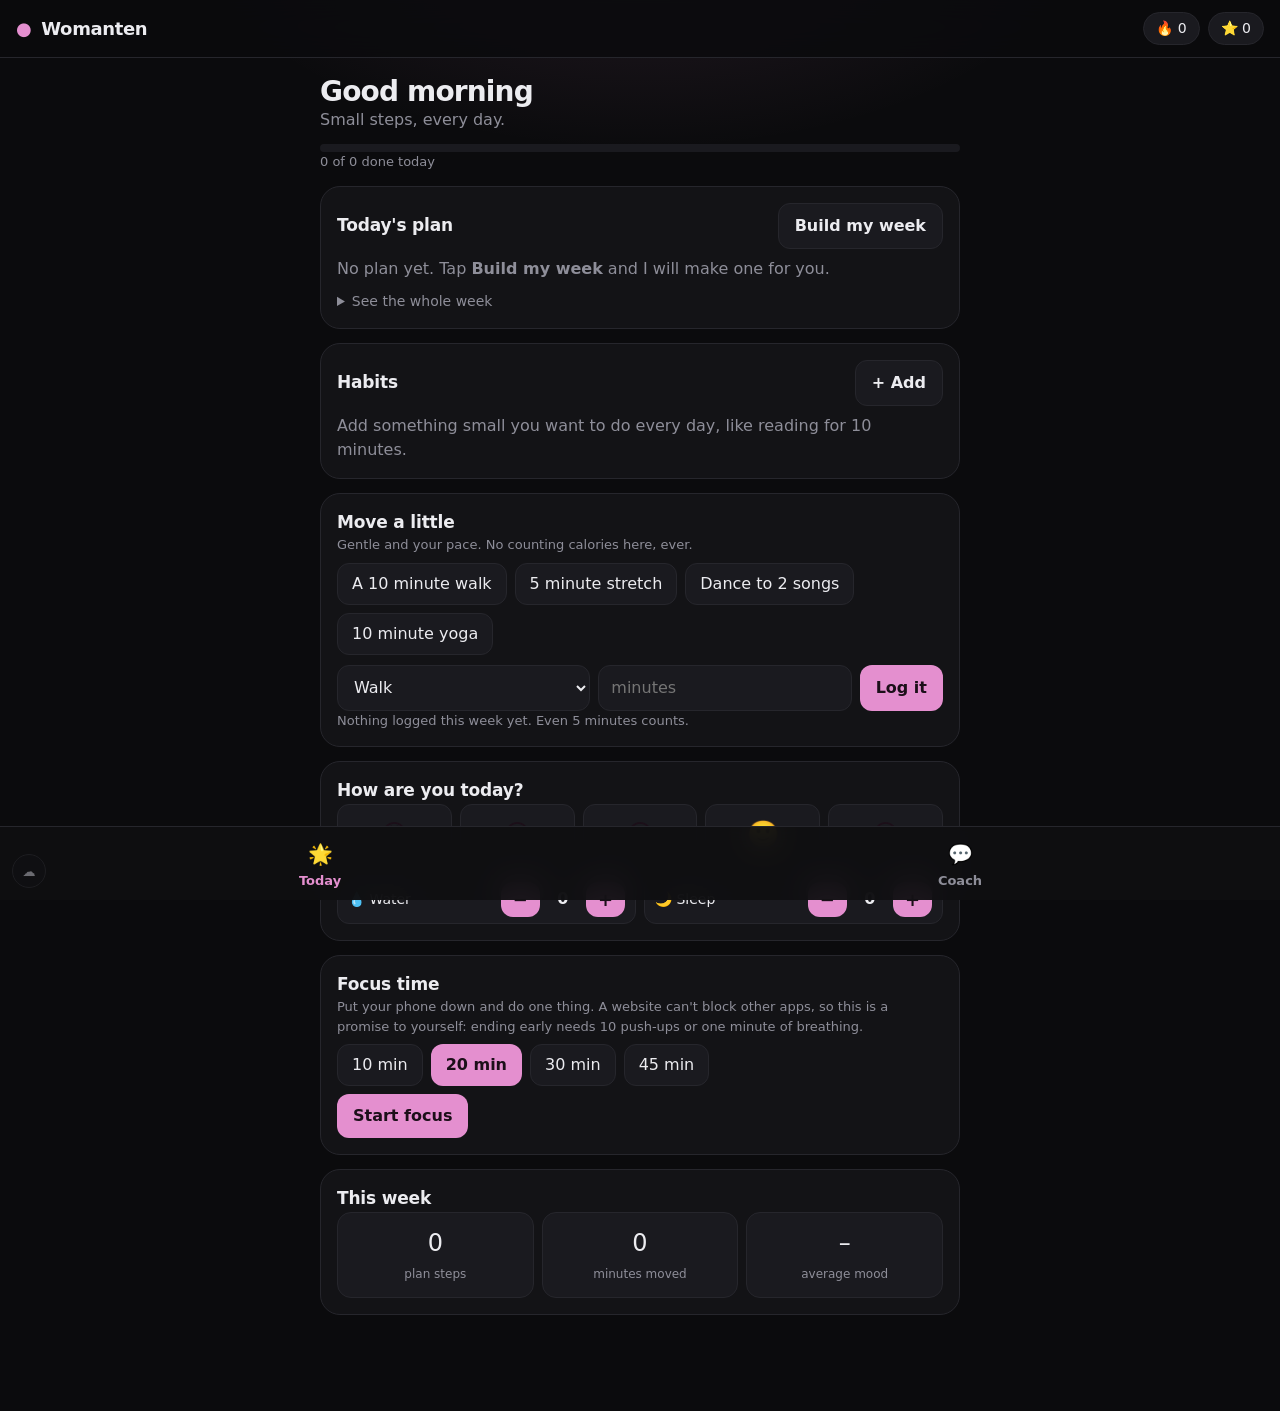
==== templates/index.html @ 17b693f8 "Womanten: confidence and habits coach with AI plan, coach chat, focus timer and friend challenges Co" ====
<!doctype html>
<html lang="en">
<head>
<meta charset="utf-8">
<meta name="viewport" content="width=device-width, initial-scale=1, viewport-fit=cover">
<meta name="theme-color" content="#0b0b0d">
<title>Womanten</title>
<meta name="description" content="A confidence and habits coach: a weekly plan, habits, gentle movement, a focus timer, an AI coach and challenges with friends. Private, and never about your looks.">
<link rel="icon" href="data:image/svg+xml,%3Csvg xmlns='http://www.w3.org/2000/svg' viewBox='0 0 64 64'%3E%3Crect width='64' height='64' rx='18' fill='%2314141a'/%3E%3Ccircle cx='32' cy='32' r='14' fill='none' stroke='%23e48fcf' stroke-width='5'/%3E%3C/svg%3E">
<link rel="stylesheet" href="/static/app.css">
</head>
<body>
<header class="top">
  <div class="brand"><i>&#9679;</i> Womanten</div>
  <div class="chips"><span class="chip" id="streak" title="Days in a row">&#128293; 0</span><span class="chip" id="points" title="Points">&#11088; 0</span></div>
</header>

<main id="app" class="wrap">
  <section id="tab-today" class="tab on">
    <div class="hello"><h1 id="hello">Hello</h1><p id="sub" class="muted">Small steps, every day.</p></div>
    <div class="bar"><div id="barfill"></div></div>
    <p class="muted tiny" id="barlabel"></p>

    <div class="card" id="planCard">
      <div class="row"><h2>Today's plan</h2><button class="ghost" id="buildWeek">Build my week</button></div>
      <div id="slots"></div>
      <details id="weekAll"><summary>See the whole week</summary><div id="weekList"></div></details>
    </div>

    <div class="card">
      <div class="row"><h2>Habits</h2><button class="ghost" id="addHabit">+ Add</button></div>
      <div id="habits"></div>
    </div>

    <div class="card">
      <h2>Move a little</h2>
      <p class="muted tiny">Gentle and your pace. No counting calories here, ever.</p>
      <div class="pills" id="quick"></div>
      <div class="row2"><select id="wtype"><option>Walk</option><option>Stretch</option><option>Dance</option><option>Run</option><option>Workout</option><option>Sport</option><option>Yoga</option></select>
        <input id="wmin" type="number" min="1" max="300" placeholder="minutes" inputmode="numeric"><button id="wlog">Log it</button></div>
      <p class="muted tiny" id="wsum"></p>
    </div>

    <div class="card">
      <h2>How are you today?</h2>
      <div class="moods" id="moods"></div>
      <div class="row2"><div class="stepper"><span>&#128167; Water</span><button id="wMinus">&minus;</button><b id="water">0</b><button id="wPlus">+</button></div>
        <div class="stepper"><span>&#127769; Sleep</span><button id="sMinus">&minus;</button><b id="sleep">0</b><button id="sPlus">+</button></div></div>
    </div>

    <div class="card" id="focusCard">
      <h2>Focus time</h2>
      <p class="muted tiny">Put your phone down and do one thing. A website can't block other apps, so this is a promise to yourself: ending early needs 10 push-ups or one minute of breathing.</p>
      <div id="focusIdle"><div class="pills" id="fdur"></div><button id="fstart">Start focus</button></div>
      <div id="focusRun" hidden><div class="clock" id="fclock">10:00</div><button class="ghost" id="fend">End early</button></div>
      <div id="focusGate" hidden>
        <p>Pick how to leave early:</p>
        <div class="pills"><button id="gPush">10 push-ups</button><button id="gBreath">Breathe for a minute</button><button class="ghost" id="gStay">Keep going</button></div>
        <div id="gArea" class="gate"></div>
      </div>
    </div>

    <div class="card"><h2>This week</h2><div id="review"></div></div>
  </section>

  <section id="tab-coach" class="tab">
    <div class="card chatcard">
      <div class="row"><h2>Your coach</h2><span class="muted tiny" id="aiTag"></span></div>
      <div id="chat" class="chat"></div>
      <div class="pills" id="starters"></div>
      <form id="chatForm" class="send"><input id="chatIn" maxlength="500" placeholder="Tell your coach what is on your mind" autocomplete="off"><button>Send</button></form>
      <p class="muted tiny">Your coach is an AI. It never judges looks or gives diet advice. If you ever feel unsafe, tell a trusted adult or your local emergency number.</p>
    </div>

    <div class="card">
      <div class="row"><h2>Challenges with friends</h2></div>
      <div class="row2"><input id="chTitle" maxlength="60" placeholder="e.g. 10 minutes of walking"><select id="chDays"><option value="7">7 days</option><option value="14">14 days</option><option value="21">21 days</option><option value="30">30 days</option></select><button id="chMake">Start</button></div>
      <div class="row2"><input id="chCode" maxlength="6" placeholder="Friend's code" style="text-transform:uppercase"><button class="ghost" id="chJoin">Join</button></div>
      <div id="challenges"></div>
    </div>
  </section>
</main>

<nav class="tabs"><button class="on" data-tab="today"><i>&#127775;</i>Today</button><button data-tab="coach"><i>&#128172;</i>Coach</button></nav>

<div id="sheet" class="sheet" hidden><div class="panel">
  <h2>Welcome to Womanten</h2>
  <p class="muted">Everything you add stays on this device. Nobody sees it unless you join a challenge.</p>
  <label>What should I call you?</label><input id="obName" maxlength="24" placeholder="Your name" autocomplete="off">
  <label>What do you want to work on?</label>
  <div class="pills" id="obFocus"></div>
  <button id="obGo">Let's go</button>
</div></div>

<div id="toast" class="toast" hidden></div>
<script>window.WM = { ai: {{ 'true' if ai else 'false' }} };</script>
<script src="/static/app.js"></script>
<script src="/static/hub.js" data-app="womanten" defer></script>
</body>
</html>
---- static/app.css ----
:root { --bg: #0b0b0d; --card: #131316; --card2: #1a1a1f; --line: #26262c; --ink: #ececf0; --muted: #8e8e99; --rose: #e48fcf; --rose2: #7a4a70; --ok: #6fe3a5; color-scheme: dark; }
* { box-sizing: border-box; margin: 0; padding: 0; }
html { background: var(--bg); }
body { font: 16px/1.5 Inter, system-ui, -apple-system, "Segoe UI", Roboto, sans-serif; color: var(--ink); background: radial-gradient(700px 360px at 50% -6%, rgba(228,143,207,.12), transparent 65%), var(--bg); -webkit-font-smoothing: antialiased; padding-bottom: 96px; }
.top { position: sticky; top: 0; z-index: 20; display: flex; align-items: center; justify-content: space-between; padding: 12px 16px; background: rgba(11,11,13,.86); backdrop-filter: blur(14px); border-bottom: 1px solid var(--line); }
.brand { font-weight: 700; letter-spacing: -.02em; font-size: 18px; } .brand i { color: var(--rose); font-style: normal; margin-right: 4px; }
.chips { display: flex; gap: 8px; } .chip { padding: 5px 12px; border-radius: 99px; background: var(--card2); border: 1px solid var(--line); font-size: 14px; }
.wrap { width: min(640px, 100% - 28px); margin: 0 auto; padding-top: 18px; }
.tab { display: none; } .tab.on { display: block; }
h1 { font-size: 28px; letter-spacing: -.03em; line-height: 1.15; } h2 { font-size: 17px; letter-spacing: -.01em; }
.muted { color: var(--muted); } .tiny { font-size: 13px; }
.hello { margin-bottom: 12px; }
.bar { height: 8px; border-radius: 99px; background: var(--card2); overflow: hidden; margin-top: 6px; } #barfill { height: 100%; width: 0; background: linear-gradient(90deg, var(--rose2), var(--rose)); border-radius: 99px; transition: width .5s ease; }
.card { background: var(--card); border: 1px solid var(--line); border-radius: 20px; padding: 16px; margin-top: 14px; }
.row { display: flex; align-items: center; justify-content: space-between; gap: 10px; margin-bottom: 8px; }
.row2 { display: flex; gap: 8px; margin-top: 10px; flex-wrap: wrap; } .row2 > input, .row2 > select { flex: 1 1 120px; }
button { font: inherit; font-weight: 600; cursor: pointer; padding: 10px 16px; border-radius: 12px; border: 0; background: var(--rose); color: #1c0f19; transition: filter .15s, transform .1s; }
button:hover { filter: brightness(1.08); } button:active { transform: scale(.98); }
button.ghost { background: var(--card2); color: var(--ink); border: 1px solid var(--line); }
input, select { font: inherit; padding: 10px 12px; border-radius: 12px; border: 1px solid var(--line); background: var(--card2); color: var(--ink); min-width: 0; }
input:focus-visible, select:focus-visible, button:focus-visible { outline: 2px solid var(--rose); outline-offset: 2px; }
.pills { display: flex; flex-wrap: wrap; gap: 8px; margin: 8px 0; }
.pills button { background: var(--card2); color: var(--ink); border: 1px solid var(--line); padding: 8px 14px; font-weight: 500; } .pills button.on { background: var(--rose); color: #1c0f19; border-color: transparent; font-weight: 700; }
.slot { display: flex; gap: 12px; align-items: flex-start; padding: 12px 0; border-top: 1px solid var(--line); } .slot:first-child { border-top: 0; }
.slot .when { flex: none; width: 74px; font-size: 12px; letter-spacing: .1em; text-transform: uppercase; color: var(--muted); padding-top: 3px; }
.slot .what { flex: 1; } .slot.done .what { color: var(--muted); text-decoration: line-through; }
.tick { flex: none; width: 28px; height: 28px; border-radius: 50%; border: 2px solid #3a3a43; background: transparent; padding: 0; color: transparent; font-size: 15px; display: grid; place-items: center; } .tick.on { background: var(--ok); border-color: var(--ok); color: #06281a; }
.habit { display: flex; align-items: center; gap: 12px; padding: 10px 0; border-top: 1px solid var(--line); } .habit:first-child { border-top: 0; }
.habit .nm { flex: 1; } .habit small { display: block; color: var(--muted); font-size: 12px; }
.dots { display: flex; gap: 4px; margin-top: 4px; } .dots span { width: 9px; height: 9px; border-radius: 50%; background: #2b2b32; } .dots span.on { background: var(--rose); }
.x { background: transparent; color: var(--muted); padding: 4px 8px; font-size: 18px; border: 0; }
.moods { display: flex; gap: 8px; justify-content: space-between; } .moods button { flex: 1; font-size: 26px; padding: 10px 0; background: var(--card2); border: 1px solid var(--line); } .moods button.on { background: var(--rose2); border-color: var(--rose); }
.stepper { flex: 1 1 140px; display: flex; align-items: center; gap: 10px; background: var(--card2); border: 1px solid var(--line); border-radius: 12px; padding: 6px 10px; } .stepper span { flex: 1; font-size: 14px; } .stepper button { padding: 4px 12px; font-size: 18px; } .stepper b { min-width: 26px; text-align: center; }
.clock { font-size: 56px; font-weight: 300; letter-spacing: -.03em; text-align: center; margin: 6px 0 10px; font-variant-numeric: tabular-nums; }
.gate { margin-top: 12px; text-align: center; } .gate .big { font-size: 44px; font-weight: 300; }
.review { display: grid; grid-template-columns: repeat(3, 1fr); gap: 8px; } .review div { background: var(--card2); border: 1px solid var(--line); border-radius: 14px; padding: 12px; text-align: center; } .review b { display: block; font-size: 24px; font-weight: 500; } .review span { font-size: 12px; color: var(--muted); }
details summary { cursor: pointer; margin-top: 10px; color: var(--muted); font-size: 14px; } .weekrow { padding: 10px 0; border-top: 1px solid var(--line); font-size: 14px; } .weekrow b { color: var(--rose); } .weekrow div { color: #c9c9d1; margin-top: 2px; }
.chat { max-height: 46vh; min-height: 180px; overflow-y: auto; display: flex; flex-direction: column; gap: 10px; padding: 6px 0; }
.msg { max-width: 86%; padding: 10px 14px; border-radius: 16px; font-size: 15px; white-space: pre-wrap; } .msg.me { align-self: flex-end; background: var(--rose2); } .msg.bot { align-self: flex-start; background: var(--card2); border: 1px solid var(--line); }
.send { display: flex; gap: 8px; margin: 8px 0; } .send input { flex: 1; }
.ch { border: 1px solid var(--line); border-radius: 16px; padding: 12px; margin-top: 12px; background: var(--card2); } .ch .t { font-weight: 600; } .ch .code { float: right; font-family: ui-monospace, monospace; background: #0b0b0d; border: 1px solid var(--line); border-radius: 8px; padding: 2px 8px; font-size: 13px; }
.lb { margin-top: 8px; } .lb div { display: flex; justify-content: space-between; font-size: 14px; padding: 4px 0; } .lb i { font-style: normal; color: var(--muted); }
.tabs { position: fixed; left: 0; right: 0; bottom: 0; z-index: 30; display: flex; background: rgba(15,15,18,.94); backdrop-filter: blur(14px); border-top: 1px solid var(--line); padding-bottom: env(safe-area-inset-bottom); }
.tabs button { flex: 1; background: transparent; color: var(--muted); border-radius: 0; padding: 12px 0 10px; display: flex; flex-direction: column; align-items: center; gap: 2px; font-size: 13px; } .tabs button i { font-style: normal; font-size: 20px; } .tabs button.on { color: var(--rose); }
.sheet { position: fixed; inset: 0; z-index: 60; background: rgba(0,0,0,.7); display: grid; place-items: center; padding: 16px; } .sheet[hidden] { display: none; }
.panel { width: min(460px, 100%); background: var(--card); border: 1px solid #34343c; border-radius: 22px; padding: 22px; display: grid; gap: 10px; } .panel label { font-weight: 600; margin-top: 6px; }
.toast { position: fixed; left: 50%; bottom: 90px; transform: translateX(-50%); background: #ececf0; color: #111; padding: 10px 18px; border-radius: 99px; font-weight: 600; font-size: 14px; z-index: 80; } .toast[hidden] { display: none; }
[hidden] { display: none !important; }
@media (prefers-reduced-motion: reduce) { * { transition: none !important; animation: none !important; } }
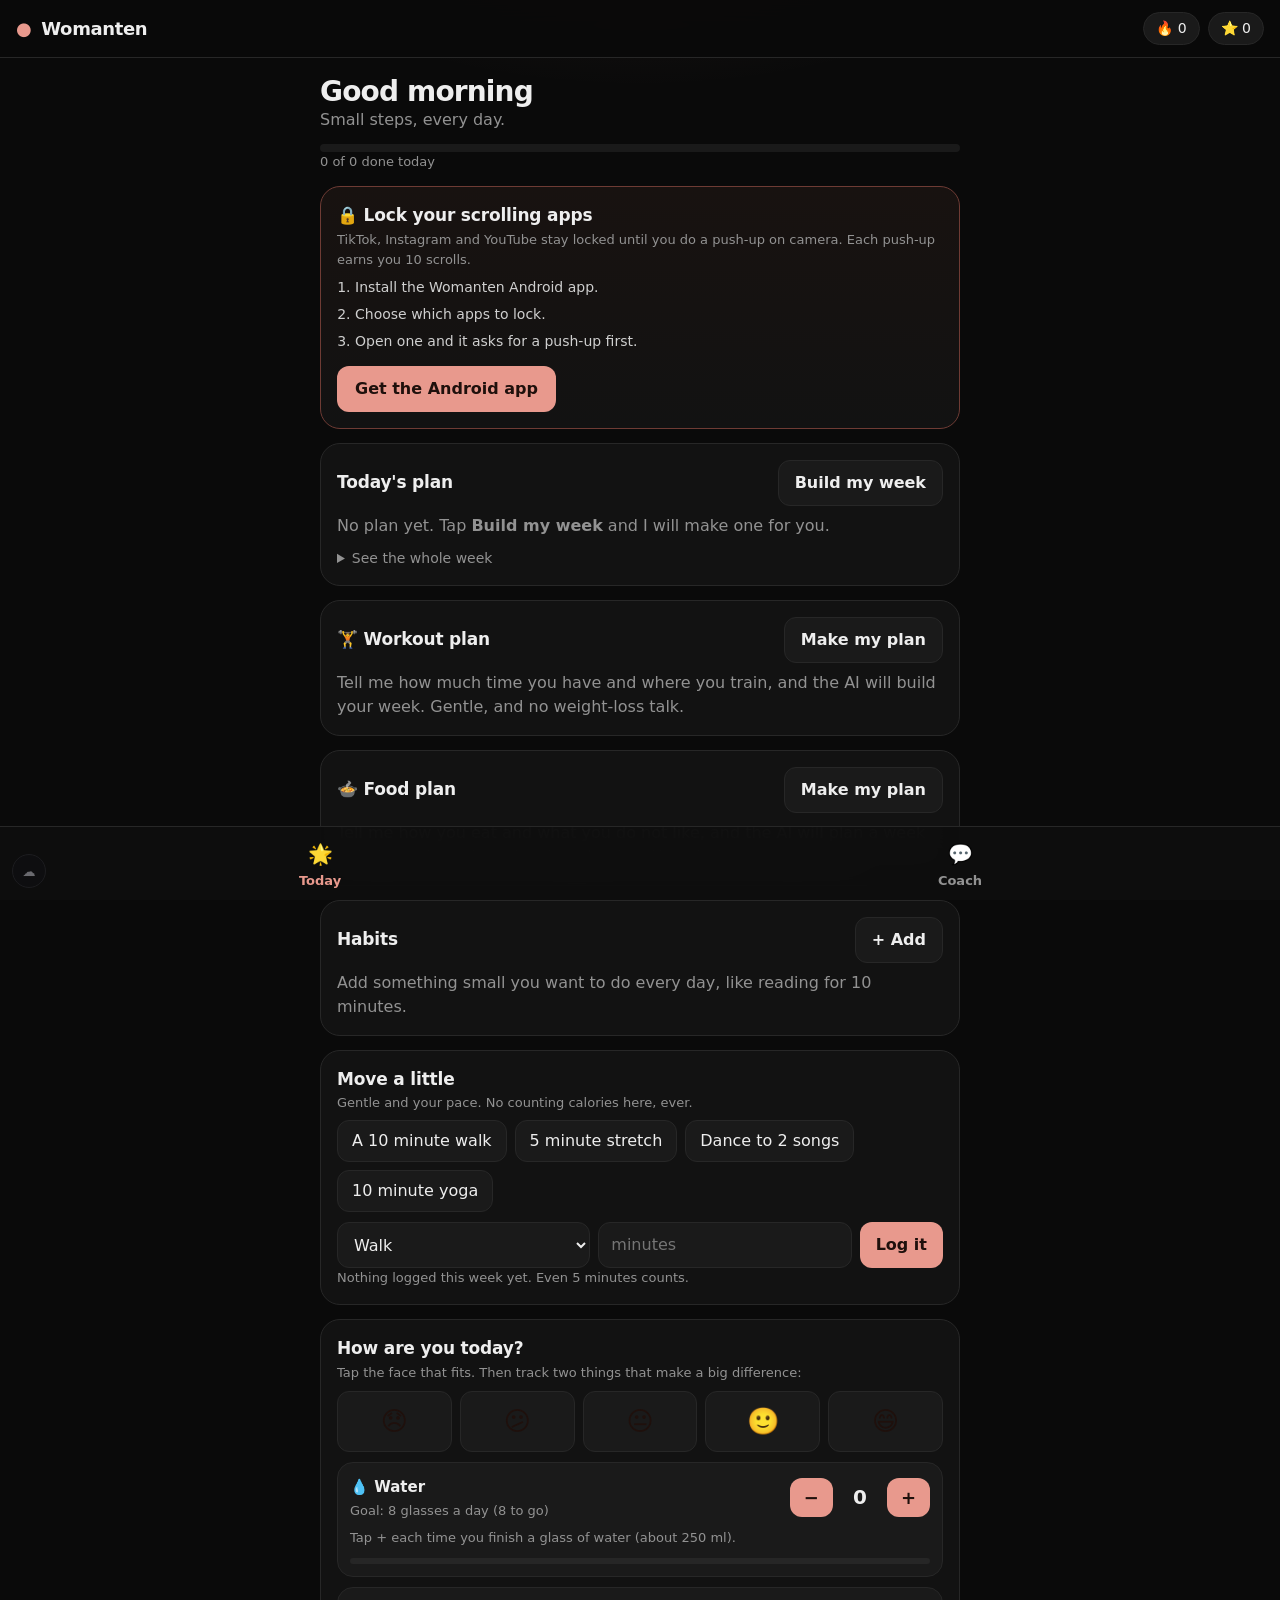
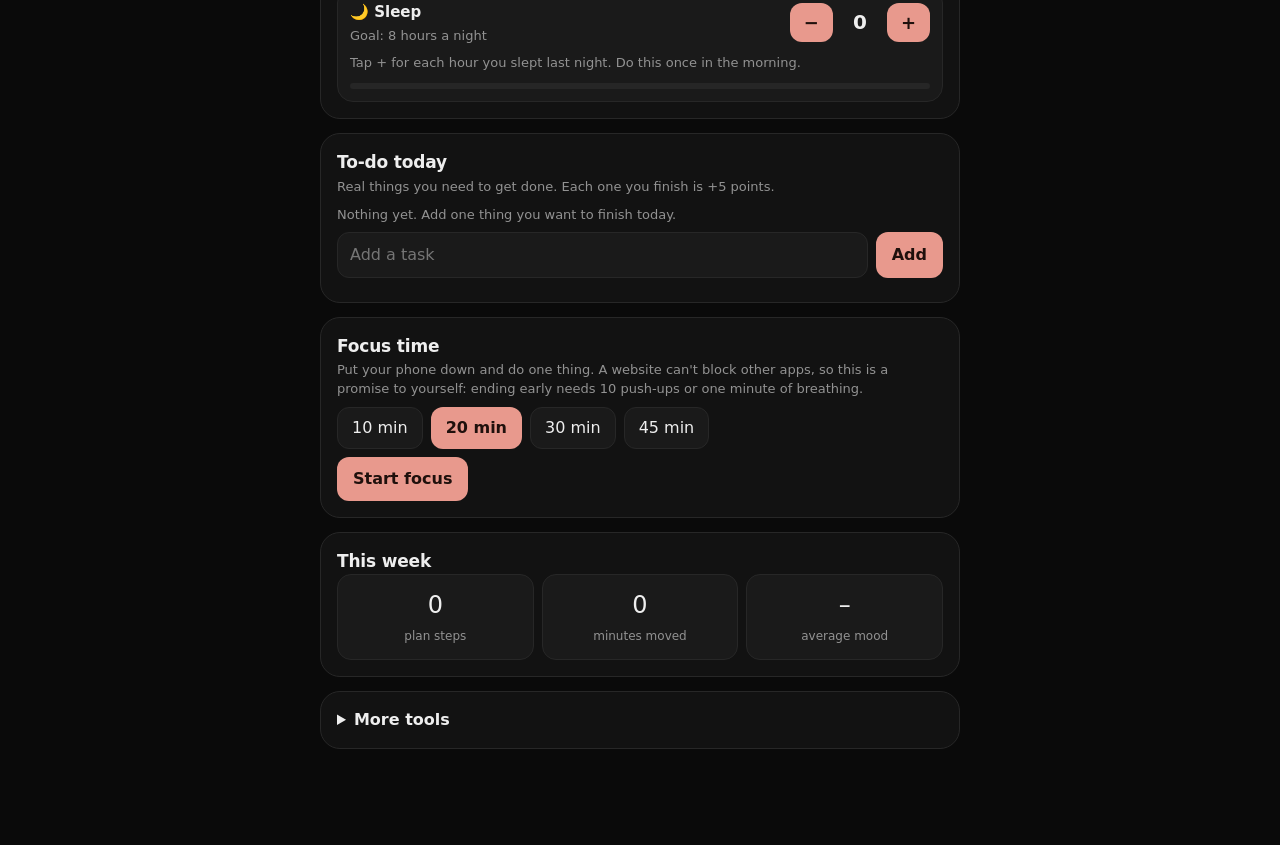
==== commit eabd0046: "Womanten: Android app with push-up app lock, AI workout and food plans, to-do, journal, cycle tracke" ====
--- a/templates/index.html
+++ b/templates/index.html
@@ -3,10 +3,11 @@
 <head>
 <meta charset="utf-8">
 <meta name="viewport" content="width=device-width, initial-scale=1, viewport-fit=cover">
-<meta name="theme-color" content="#0b0b0d">
+<meta name="theme-color" content="#0a0a0a">
+<link rel="manifest" href="/manifest.webmanifest">
 <title>Womanten</title>
 <meta name="description" content="A confidence and habits coach: a weekly plan, habits, gentle movement, a focus timer, an AI coach and challenges with friends. Private, and never about your looks.">
-<link rel="icon" href="data:image/svg+xml,%3Csvg xmlns='http://www.w3.org/2000/svg' viewBox='0 0 64 64'%3E%3Crect width='64' height='64' rx='18' fill='%2314141a'/%3E%3Ccircle cx='32' cy='32' r='14' fill='none' stroke='%23e48fcf' stroke-width='5'/%3E%3C/svg%3E">
+<link rel="icon" href="data:image/svg+xml,%3Csvg xmlns='http://www.w3.org/2000/svg' viewBox='0 0 64 64'%3E%3Crect width='64' height='64' rx='18' fill='%23141414'/%3E%3Ccircle cx='32' cy='32' r='14' fill='none' stroke='%23e8998d' stroke-width='5'/%3E%3C/svg%3E">
 <link rel="stylesheet" href="/static/app.css">
 </head>
 <body>
@@ -21,10 +22,34 @@
     <div class="bar"><div id="barfill"></div></div>
     <p class="muted tiny" id="barlabel"></p>
 
+
+    <div class="card lockbox" id="lockCard">
+      <h2>&#128274; Lock your scrolling apps</h2>
+      <p class="hint" id="lockSub">TikTok, Instagram and YouTube stay locked until you do a push-up on camera. Each push-up earns you 10 scrolls.</p>
+      <div id="lockWeb">
+        <ol class="steps"><li>Install the Womanten Android app.</li><li>Choose which apps to lock.</li><li>Open one and it asks for a push-up first.</li></ol>
+        <a class="btnlink" href="/download">Get the Android app</a>
+      </div>
+      <div id="lockApp" hidden>
+        <div class="big" id="lockScrolls">0 scrolls left</div>
+        <div class="pills"><button id="lockOpen">Set up and manage locks</button><button class="ghost" id="lockPush">Do push-ups now</button></div>
+      </div>
+    </div>
+
     <div class="card" id="planCard">
       <div class="row"><h2>Today's plan</h2><button class="ghost" id="buildWeek">Build my week</button></div>
       <div id="slots"></div>
       <details id="weekAll"><summary>See the whole week</summary><div id="weekList"></div></details>
+    </div>
+
+    <div class="card" id="workoutCard">
+      <div class="row"><h2>&#127947;&#65039; Workout plan</h2><button class="ghost" id="woMake">Make my plan</button></div>
+      <div id="woBody"></div>
+    </div>
+
+    <div class="card" id="foodCard">
+      <div class="row"><h2>&#127858; Food plan</h2><button class="ghost" id="fdMake">Make my plan</button></div>
+      <div id="fdBody"></div>
     </div>
 
     <div class="card">
@@ -43,9 +68,19 @@
 
     <div class="card">
       <h2>How are you today?</h2>
+      <p class="hint">Tap the face that fits. Then track two things that make a big difference:</p>
       <div class="moods" id="moods"></div>
-      <div class="row2"><div class="stepper"><span>&#128167; Water</span><button id="wMinus">&minus;</button><b id="water">0</b><button id="wPlus">+</button></div>
-        <div class="stepper"><span>&#127769; Sleep</span><button id="sMinus">&minus;</button><b id="sleep">0</b><button id="sPlus">+</button></div></div>
+      <div class="meter">
+        <div class="m"><div class="mt"><div><b class="t">&#128167; Water</b><div class="goal" id="waterGoal">Goal: 8 glasses a day</div></div><div class="ctl"><button id="wMinus" aria-label="One less glass">&minus;</button><output id="water">0</output><button id="wPlus" aria-label="One more glass">+</button></div></div><p class="hint" style="margin:8px 0 0">Tap + each time you finish a glass of water (about 250 ml).</p><div class="mbar"><i id="waterBar"></i></div></div>
+        <div class="m"><div class="mt"><div><b class="t">&#127769; Sleep</b><div class="goal" id="sleepGoal">Goal: 8 hours a night</div></div><div class="ctl"><button id="sMinus" aria-label="One less hour">&minus;</button><output id="sleep">0</output><button id="sPlus" aria-label="One more hour">+</button></div></div><p class="hint" style="margin:8px 0 0">Tap + for each hour you slept last night. Do this once in the morning.</p><div class="mbar"><i id="sleepBar"></i></div></div>
+      </div>
+    </div>
+
+    <div class="card">
+      <h2>To-do today</h2>
+      <p class="hint">Real things you need to get done. Each one you finish is +5 points.</p>
+      <div id="todos"></div>
+      <form class="send" id="todoForm"><input id="todoIn" maxlength="80" placeholder="Add a task" autocomplete="off"><button>Add</button></form>
     </div>
 
     <div class="card" id="focusCard">
@@ -61,6 +96,29 @@
     </div>
 
     <div class="card"><h2>This week</h2><div id="review"></div></div>
+
+    <div class="card more"><details id="moreBox"><summary>More tools</summary>
+      <h2 style="margin-top:14px">Journal</h2>
+      <p class="hint" id="jPrompt"></p>
+      <textarea id="jText" maxlength="600" placeholder="Write a few lines. Only you can see this."></textarea>
+      <div class="row2"><button id="jSave">Save entry</button></div>
+      <div id="jList"></div>
+
+      <h2 style="margin-top:22px">Cycle tracker</h2>
+      <p class="hint">Private, and only on this device. These are estimates, not medical advice. If something worries you, talk to a doctor or a trusted adult.</p>
+      <div id="cycBody"></div>
+      <div class="pills"><button id="cycStart">My period started today</button><button class="ghost" id="cycUndo">Undo last</button></div>
+
+      <h2 style="margin-top:22px">Breathe</h2>
+      <p class="hint">Four slow breaths to calm down. In for 4, hold 4, out for 4, hold 4.</p>
+      <div class="breathe"><div class="circle" id="circle"></div><div id="bLabel" class="muted">Ready when you are</div><div class="pills" style="justify-content:center"><button id="bGo">Start breathing</button></div></div>
+
+      <h2 style="margin-top:22px">Back up your data</h2>
+      <p class="hint">Your plan, habits and journal live only on this device. Save a copy so you never lose them.</p>
+      <div class="pills"><button class="ghost" id="bkSave">Save a backup</button><button class="ghost" id="bkLoad">Restore a backup</button><button class="ghost" id="bkReset">Erase everything</button></div>
+      <input type="file" id="bkFile" accept="application/json" hidden>
+    </details></div>
+
   </section>
 
   <section id="tab-coach" class="tab">
@@ -92,9 +150,11 @@
   <button id="obGo">Let's go</button>
 </div></div>
 
+<div id="pform" class="sheet" hidden><div class="panel" id="pformBox"></div></div>
 <div id="toast" class="toast" hidden></div>
 <script>window.WM = { ai: {{ 'true' if ai else 'false' }} };</script>
 <script src="/static/app.js"></script>
+<script>if ("serviceWorker" in navigator) navigator.serviceWorker.register("/sw.js").catch(function () {});</script>
 <script src="/static/hub.js" data-app="womanten" defer></script>
 </body>
 </html>
--- a/static/app.css
+++ b/static/app.css
@@ -1,8 +1,8 @@
-:root { --bg: #0b0b0d; --card: #131316; --card2: #1a1a1f; --line: #26262c; --ink: #ececf0; --muted: #8e8e99; --rose: #e48fcf; --rose2: #7a4a70; --ok: #6fe3a5; color-scheme: dark; }
+:root { --bg: #0a0a0a; --card: #121212; --card2: #1a1a1a; --line: #272727; --ink: #eeeeee; --muted: #929292; --rose: #e8998d; --rose2: #6e3b34; --ok: #7fd9a6; color-scheme: dark; }
 * { box-sizing: border-box; margin: 0; padding: 0; }
 html { background: var(--bg); }
-body { font: 16px/1.5 Inter, system-ui, -apple-system, "Segoe UI", Roboto, sans-serif; color: var(--ink); background: radial-gradient(700px 360px at 50% -6%, rgba(228,143,207,.12), transparent 65%), var(--bg); -webkit-font-smoothing: antialiased; padding-bottom: 96px; }
-.top { position: sticky; top: 0; z-index: 20; display: flex; align-items: center; justify-content: space-between; padding: 12px 16px; background: rgba(11,11,13,.86); backdrop-filter: blur(14px); border-bottom: 1px solid var(--line); }
+body { font: 16px/1.5 Inter, system-ui, -apple-system, "Segoe UI", Roboto, sans-serif; color: var(--ink); background: radial-gradient(700px 360px at 50% -6%, rgba(232,153,141,.10), transparent 65%), var(--bg); -webkit-font-smoothing: antialiased; padding-bottom: 96px; }
+.top { position: sticky; top: 0; z-index: 20; display: flex; align-items: center; justify-content: space-between; padding: 12px 16px; background: rgba(10,10,10,.88); backdrop-filter: blur(14px); border-bottom: 1px solid var(--line); }
 .brand { font-weight: 700; letter-spacing: -.02em; font-size: 18px; } .brand i { color: var(--rose); font-style: normal; margin-right: 4px; }
 .chips { display: flex; gap: 8px; } .chip { padding: 5px 12px; border-radius: 99px; background: var(--card2); border: 1px solid var(--line); font-size: 14px; }
 .wrap { width: min(640px, 100% - 28px); margin: 0 auto; padding-top: 18px; }
@@ -14,36 +14,62 @@
 .card { background: var(--card); border: 1px solid var(--line); border-radius: 20px; padding: 16px; margin-top: 14px; }
 .row { display: flex; align-items: center; justify-content: space-between; gap: 10px; margin-bottom: 8px; }
 .row2 { display: flex; gap: 8px; margin-top: 10px; flex-wrap: wrap; } .row2 > input, .row2 > select { flex: 1 1 120px; }
-button { font: inherit; font-weight: 600; cursor: pointer; padding: 10px 16px; border-radius: 12px; border: 0; background: var(--rose); color: #1c0f19; transition: filter .15s, transform .1s; }
+button { font: inherit; font-weight: 600; cursor: pointer; padding: 10px 16px; border-radius: 12px; border: 0; background: var(--rose); color: #1f100c; transition: filter .15s, transform .1s; }
 button:hover { filter: brightness(1.08); } button:active { transform: scale(.98); }
 button.ghost { background: var(--card2); color: var(--ink); border: 1px solid var(--line); }
 input, select { font: inherit; padding: 10px 12px; border-radius: 12px; border: 1px solid var(--line); background: var(--card2); color: var(--ink); min-width: 0; }
 input:focus-visible, select:focus-visible, button:focus-visible { outline: 2px solid var(--rose); outline-offset: 2px; }
 .pills { display: flex; flex-wrap: wrap; gap: 8px; margin: 8px 0; }
-.pills button { background: var(--card2); color: var(--ink); border: 1px solid var(--line); padding: 8px 14px; font-weight: 500; } .pills button.on { background: var(--rose); color: #1c0f19; border-color: transparent; font-weight: 700; }
+.pills button { background: var(--card2); color: var(--ink); border: 1px solid var(--line); padding: 8px 14px; font-weight: 500; } .pills button.on { background: var(--rose); color: #1f100c; border-color: transparent; font-weight: 700; }
 .slot { display: flex; gap: 12px; align-items: flex-start; padding: 12px 0; border-top: 1px solid var(--line); } .slot:first-child { border-top: 0; }
 .slot .when { flex: none; width: 74px; font-size: 12px; letter-spacing: .1em; text-transform: uppercase; color: var(--muted); padding-top: 3px; }
 .slot .what { flex: 1; } .slot.done .what { color: var(--muted); text-decoration: line-through; }
-.tick { flex: none; width: 28px; height: 28px; border-radius: 50%; border: 2px solid #3a3a43; background: transparent; padding: 0; color: transparent; font-size: 15px; display: grid; place-items: center; } .tick.on { background: var(--ok); border-color: var(--ok); color: #06281a; }
+.tick { flex: none; width: 28px; height: 28px; border-radius: 50%; border: 2px solid #3d3d3d; background: transparent; padding: 0; color: transparent; font-size: 15px; display: grid; place-items: center; } .tick.on { background: var(--ok); border-color: var(--ok); color: #06281a; }
 .habit { display: flex; align-items: center; gap: 12px; padding: 10px 0; border-top: 1px solid var(--line); } .habit:first-child { border-top: 0; }
 .habit .nm { flex: 1; } .habit small { display: block; color: var(--muted); font-size: 12px; }
-.dots { display: flex; gap: 4px; margin-top: 4px; } .dots span { width: 9px; height: 9px; border-radius: 50%; background: #2b2b32; } .dots span.on { background: var(--rose); }
+.dots { display: flex; gap: 4px; margin-top: 4px; } .dots span { width: 9px; height: 9px; border-radius: 50%; background: #2d2d2d; } .dots span.on { background: var(--rose); }
 .x { background: transparent; color: var(--muted); padding: 4px 8px; font-size: 18px; border: 0; }
 .moods { display: flex; gap: 8px; justify-content: space-between; } .moods button { flex: 1; font-size: 26px; padding: 10px 0; background: var(--card2); border: 1px solid var(--line); } .moods button.on { background: var(--rose2); border-color: var(--rose); }
 .stepper { flex: 1 1 140px; display: flex; align-items: center; gap: 10px; background: var(--card2); border: 1px solid var(--line); border-radius: 12px; padding: 6px 10px; } .stepper span { flex: 1; font-size: 14px; } .stepper button { padding: 4px 12px; font-size: 18px; } .stepper b { min-width: 26px; text-align: center; }
 .clock { font-size: 56px; font-weight: 300; letter-spacing: -.03em; text-align: center; margin: 6px 0 10px; font-variant-numeric: tabular-nums; }
 .gate { margin-top: 12px; text-align: center; } .gate .big { font-size: 44px; font-weight: 300; }
 .review { display: grid; grid-template-columns: repeat(3, 1fr); gap: 8px; } .review div { background: var(--card2); border: 1px solid var(--line); border-radius: 14px; padding: 12px; text-align: center; } .review b { display: block; font-size: 24px; font-weight: 500; } .review span { font-size: 12px; color: var(--muted); }
-details summary { cursor: pointer; margin-top: 10px; color: var(--muted); font-size: 14px; } .weekrow { padding: 10px 0; border-top: 1px solid var(--line); font-size: 14px; } .weekrow b { color: var(--rose); } .weekrow div { color: #c9c9d1; margin-top: 2px; }
+details summary { cursor: pointer; margin-top: 10px; color: var(--muted); font-size: 14px; } .weekrow { padding: 10px 0; border-top: 1px solid var(--line); font-size: 14px; } .weekrow b { color: var(--rose); } .weekrow div { color: #cccccc; margin-top: 2px; }
 .chat { max-height: 46vh; min-height: 180px; overflow-y: auto; display: flex; flex-direction: column; gap: 10px; padding: 6px 0; }
 .msg { max-width: 86%; padding: 10px 14px; border-radius: 16px; font-size: 15px; white-space: pre-wrap; } .msg.me { align-self: flex-end; background: var(--rose2); } .msg.bot { align-self: flex-start; background: var(--card2); border: 1px solid var(--line); }
 .send { display: flex; gap: 8px; margin: 8px 0; } .send input { flex: 1; }
-.ch { border: 1px solid var(--line); border-radius: 16px; padding: 12px; margin-top: 12px; background: var(--card2); } .ch .t { font-weight: 600; } .ch .code { float: right; font-family: ui-monospace, monospace; background: #0b0b0d; border: 1px solid var(--line); border-radius: 8px; padding: 2px 8px; font-size: 13px; }
+.ch { border: 1px solid var(--line); border-radius: 16px; padding: 12px; margin-top: 12px; background: var(--card2); } .ch .t { font-weight: 600; } .ch .code { float: right; font-family: ui-monospace, monospace; background: #0a0a0a; border: 1px solid var(--line); border-radius: 8px; padding: 2px 8px; font-size: 13px; }
 .lb { margin-top: 8px; } .lb div { display: flex; justify-content: space-between; font-size: 14px; padding: 4px 0; } .lb i { font-style: normal; color: var(--muted); }
-.tabs { position: fixed; left: 0; right: 0; bottom: 0; z-index: 30; display: flex; background: rgba(15,15,18,.94); backdrop-filter: blur(14px); border-top: 1px solid var(--line); padding-bottom: env(safe-area-inset-bottom); }
+.tabs { position: fixed; left: 0; right: 0; bottom: 0; z-index: 30; display: flex; background: rgba(14,14,14,.95); backdrop-filter: blur(14px); border-top: 1px solid var(--line); padding-bottom: env(safe-area-inset-bottom); }
 .tabs button { flex: 1; background: transparent; color: var(--muted); border-radius: 0; padding: 12px 0 10px; display: flex; flex-direction: column; align-items: center; gap: 2px; font-size: 13px; } .tabs button i { font-style: normal; font-size: 20px; } .tabs button.on { color: var(--rose); }
 .sheet { position: fixed; inset: 0; z-index: 60; background: rgba(0,0,0,.7); display: grid; place-items: center; padding: 16px; } .sheet[hidden] { display: none; }
-.panel { width: min(460px, 100%); background: var(--card); border: 1px solid #34343c; border-radius: 22px; padding: 22px; display: grid; gap: 10px; } .panel label { font-weight: 600; margin-top: 6px; }
+.panel { width: min(460px, 100%); background: var(--card); border: 1px solid #363636; border-radius: 22px; padding: 22px; display: grid; gap: 10px; } .panel label { font-weight: 600; margin-top: 6px; }
 .toast { position: fixed; left: 50%; bottom: 90px; transform: translateX(-50%); background: #ececf0; color: #111; padding: 10px 18px; border-radius: 99px; font-weight: 600; font-size: 14px; z-index: 80; } .toast[hidden] { display: none; }
 [hidden] { display: none !important; }
 @media (prefers-reduced-motion: reduce) { * { transition: none !important; animation: none !important; } }
+
+.hint { font-size: 13px; color: var(--muted); margin: 2px 0 8px; }
+.meter { display: grid; gap: 10px; margin-top: 10px; }
+.meter .m { background: var(--card2); border: 1px solid var(--line); border-radius: 16px; padding: 12px; }
+.meter .m .mt { display: flex; align-items: center; justify-content: space-between; gap: 10px; }
+.meter .m b.t { font-size: 15px; } .meter .goal { font-size: 13px; color: var(--muted); margin-top: 2px; }
+.meter .m .ctl { display: flex; align-items: center; gap: 10px; } .meter .m .ctl button { padding: 6px 14px; font-size: 18px; } .meter .m .ctl output { min-width: 34px; text-align: center; font-size: 20px; font-weight: 600; }
+.mbar { height: 6px; background: #262626; border-radius: 99px; margin-top: 10px; overflow: hidden; } .mbar i { display: block; height: 100%; background: var(--rose); border-radius: 99px; transition: width .4s; }
+.todo { display: flex; align-items: center; gap: 12px; padding: 9px 0; border-top: 1px solid var(--line); } .todo:first-of-type { border-top: 0; } .todo.done span { color: var(--muted); text-decoration: line-through; } .todo span { flex: 1; }
+.entry { padding: 10px 0; border-top: 1px solid var(--line); font-size: 14px; } .entry small { color: var(--muted); display: block; }
+textarea { font: inherit; width: 100%; min-height: 84px; padding: 10px 12px; border-radius: 12px; border: 1px solid var(--line); background: var(--card2); color: var(--ink); resize: vertical; }
+.breathe { text-align: center; padding: 8px 0; } .circle { width: 120px; height: 120px; border-radius: 50%; margin: 10px auto; background: radial-gradient(circle, var(--rose), var(--rose2)); transition: transform 4s ease-in-out; opacity: .9; } .circle.big { transform: scale(1.5); }
+.lockbox { border: 1px solid var(--rose2); background: linear-gradient(180deg, #181210, var(--card)); }
+.lockbox .big { font-size: 34px; font-weight: 300; } .steps li { margin: 6px 0 6px 18px; font-size: 14px; color: #cfcfcf; }
+.more summary { font-weight: 600; font-size: 16px; color: var(--ink); cursor: pointer; margin: 0; }
+a.btnlink { display: inline-block; text-decoration: none; background: var(--rose); color: #1f100c; font-weight: 700; padding: 11px 18px; border-radius: 12px; margin-top: 8px; }
+
+.day { border-top: 1px solid var(--line); padding: 10px 0; } .day:first-child { border-top: 0; }
+.day h3 { font-size: 15px; display: flex; justify-content: space-between; gap: 8px; } .day h3 small { color: var(--muted); font-weight: 400; }
+.ex { display: flex; justify-content: space-between; gap: 12px; padding: 7px 0; font-size: 14px; } .ex .d { color: var(--rose); white-space: nowrap; } .ex small { display: block; color: var(--muted); font-size: 12px; }
+.meal { display: flex; gap: 10px; padding: 6px 0; font-size: 14px; } .meal b { flex: none; width: 74px; color: var(--muted); font-weight: 500; font-size: 12px; text-transform: uppercase; letter-spacing: .08em; padding-top: 2px; }
+.shop label { display: flex; align-items: center; gap: 10px; padding: 6px 0; font-size: 14px; } .shop input { width: 18px; height: 18px; accent-color: var(--rose); } .shop .got { color: var(--muted); text-decoration: line-through; }
+.panel label.l { font-weight: 600; margin-top: 6px; font-size: 14px; } .panel select, .panel input { width: 100%; }
+#pformBox { max-height: 88vh; overflow-y: auto; }
+.cyc { display: grid; grid-template-columns: repeat(3, 1fr); gap: 8px; } .cyc div { background: var(--card2); border: 1px solid var(--line); border-radius: 14px; padding: 10px; text-align: center; } .cyc b { display: block; font-size: 22px; font-weight: 500; } .cyc span { font-size: 12px; color: var(--muted); }
+.note { font-size: 12px; color: var(--muted); margin-top: 10px; }
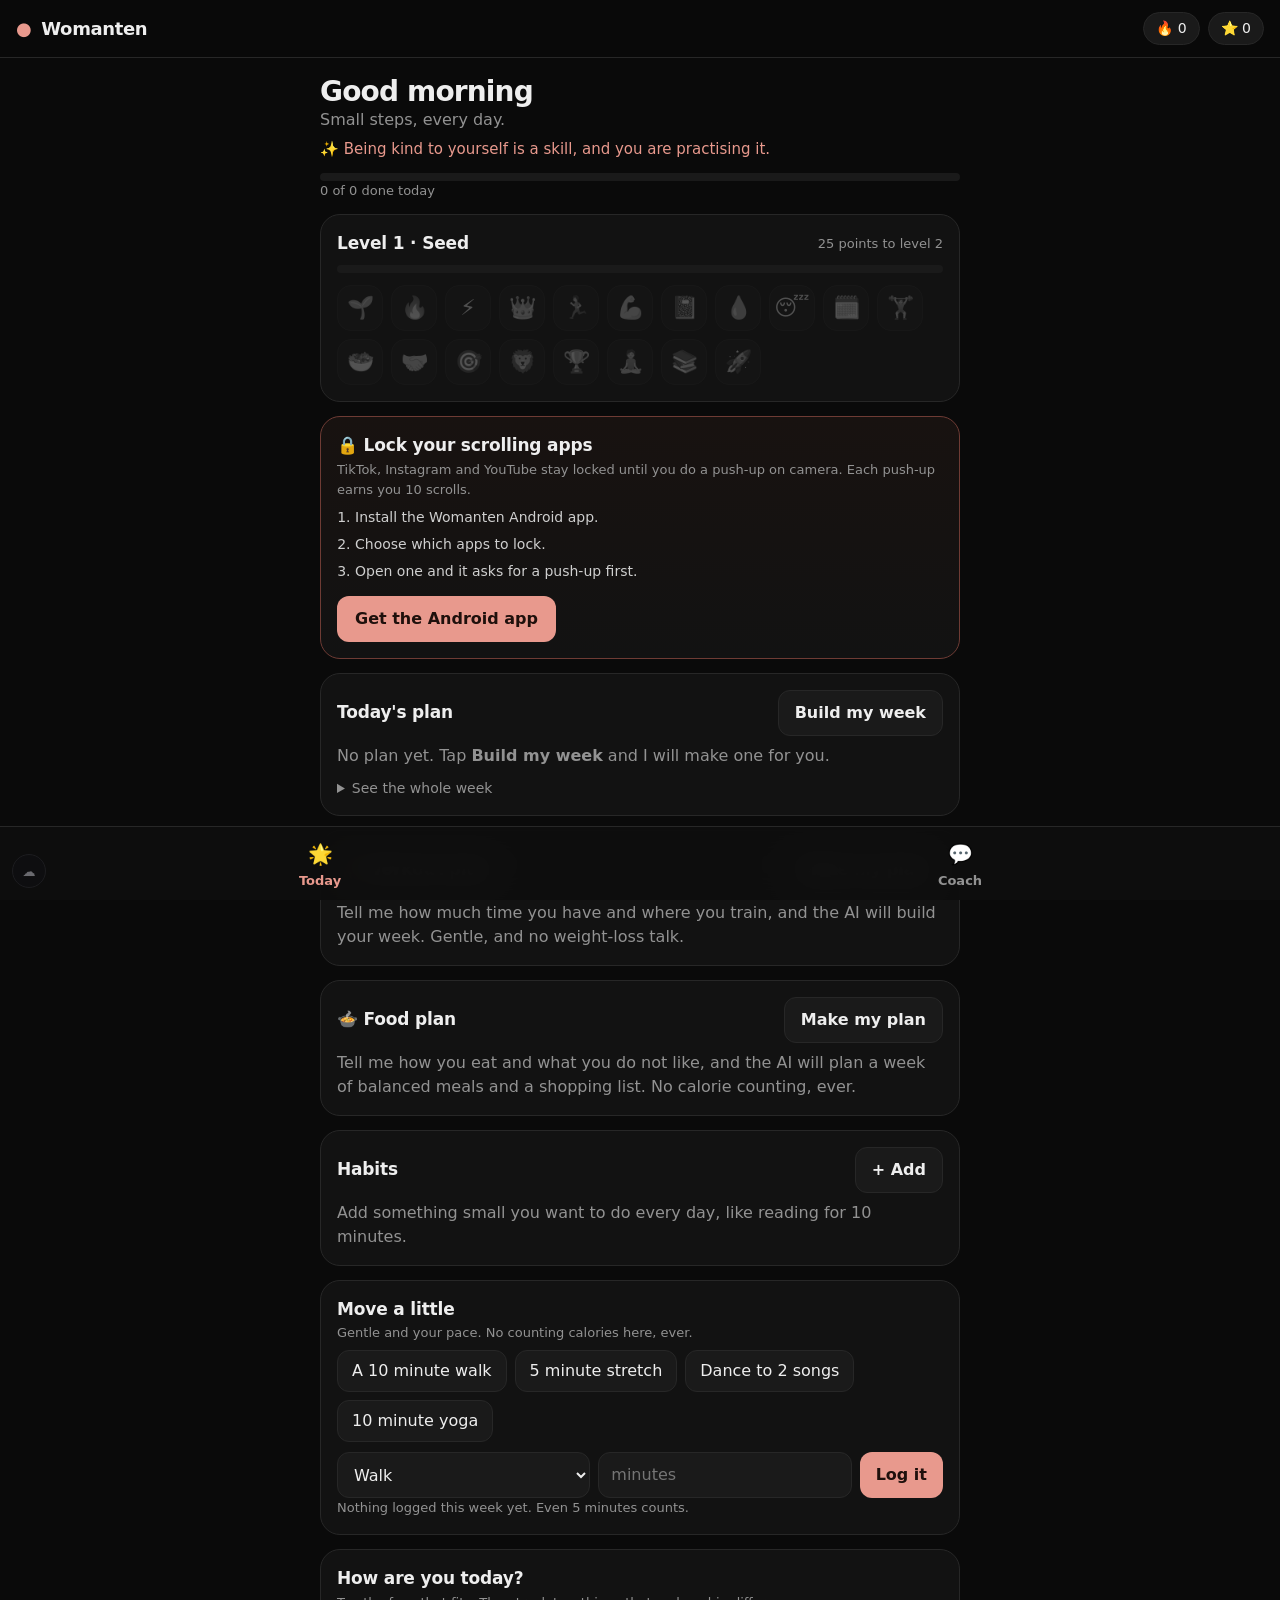
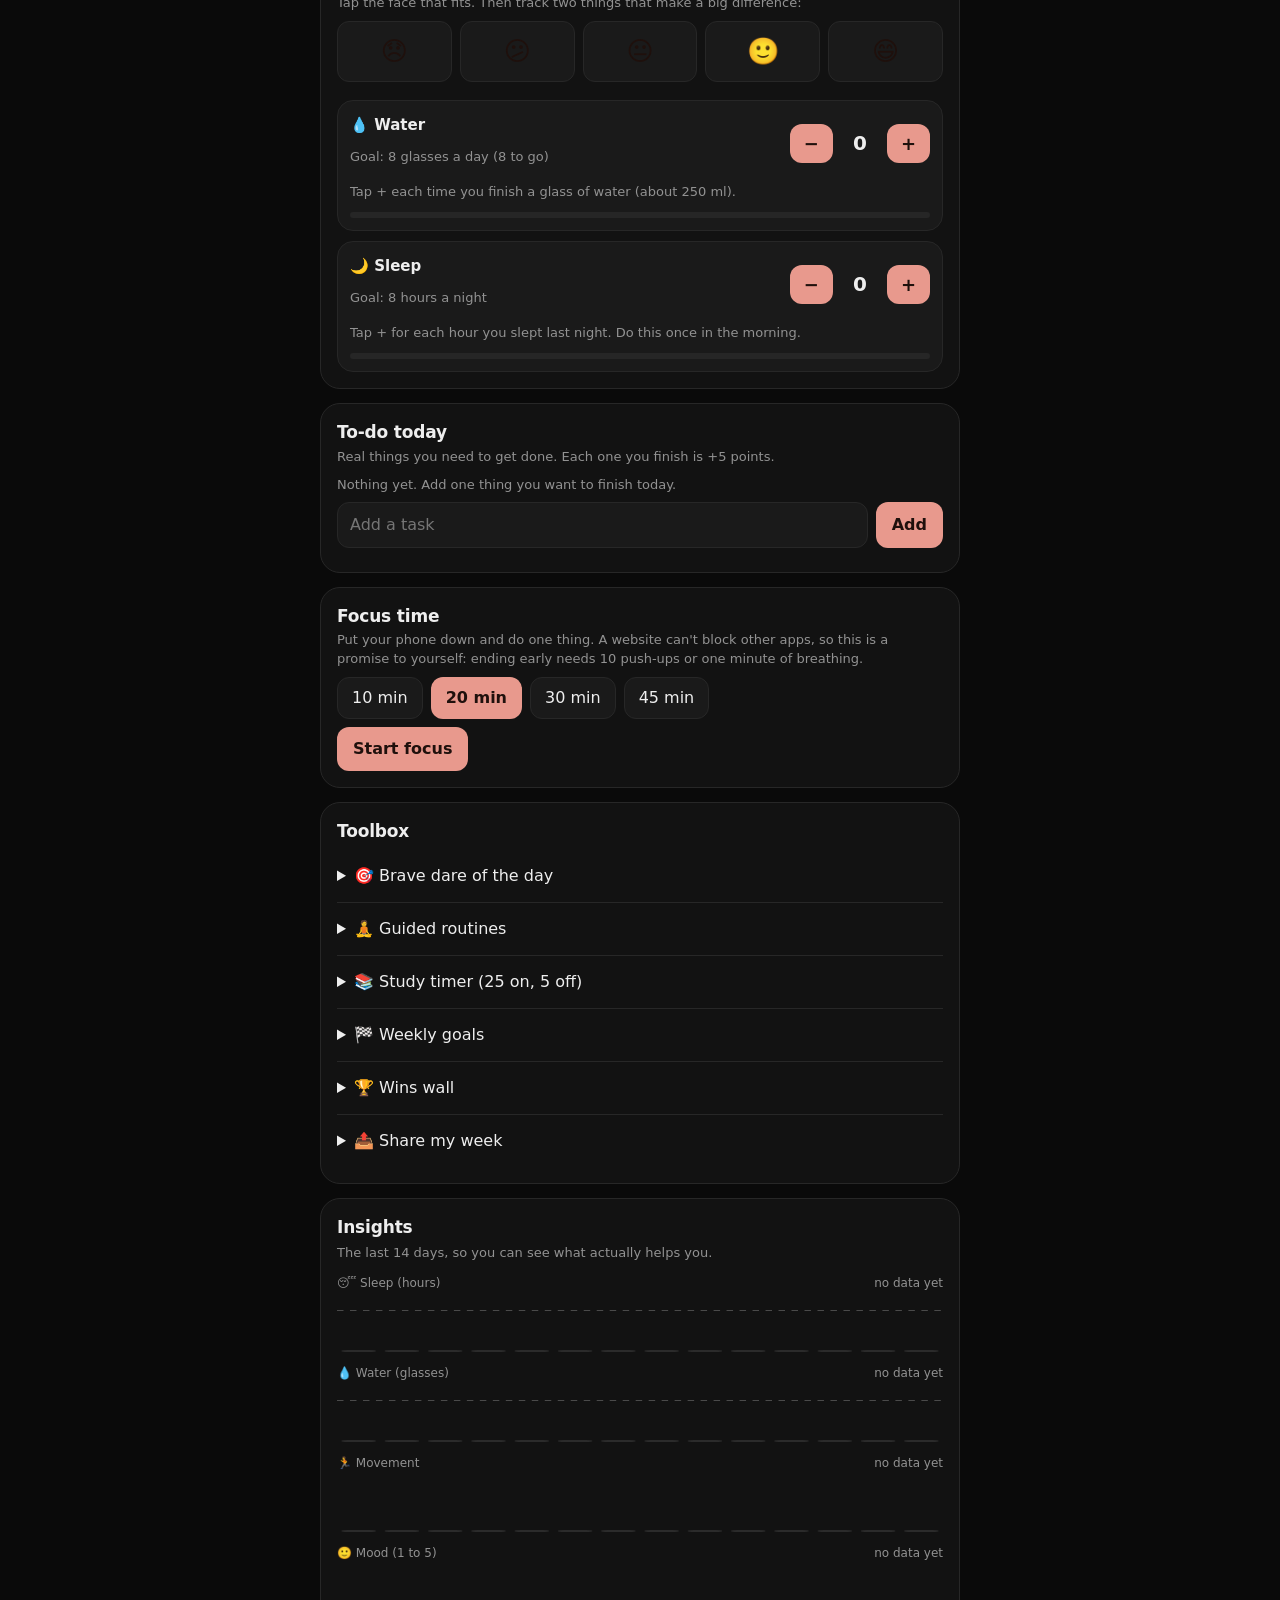
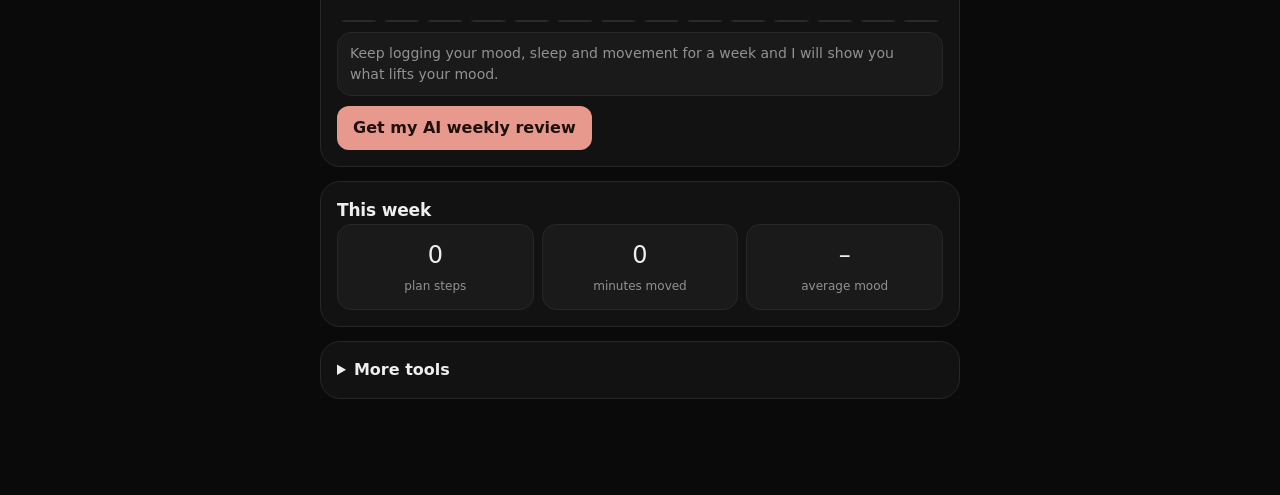
==== commit f1fd279f: "Womanten: real focus mode, squat/jack/plank unlocks, lock hours, insights + AI weekly review, levels" ====
--- a/templates/index.html
+++ b/templates/index.html
@@ -18,10 +18,16 @@
 
 <main id="app" class="wrap">
   <section id="tab-today" class="tab on">
-    <div class="hello"><h1 id="hello">Hello</h1><p id="sub" class="muted">Small steps, every day.</p></div>
+    <div class="hello"><h1 id="hello">Hello</h1><p id="sub" class="muted">Small steps, every day.</p><p id="affirm" class="affirm"></p></div>
     <div class="bar"><div id="barfill"></div></div>
     <p class="muted tiny" id="barlabel"></p>
 
+
+    <div class="card" id="levelCard">
+      <div class="row"><h2 id="lvTitle">Level 1</h2><span class="muted tiny" id="lvNext"></span></div>
+      <div class="bar"><div id="lvFill"></div></div>
+      <div class="badges" id="badges"></div>
+    </div>
 
     <div class="card lockbox" id="lockCard">
       <h2>&#128274; Lock your scrolling apps</h2>
@@ -70,6 +76,7 @@
       <h2>How are you today?</h2>
       <p class="hint">Tap the face that fits. Then track two things that make a big difference:</p>
       <div class="moods" id="moods"></div>
+      <div class="pills" id="moodTags"></div>
       <div class="meter">
         <div class="m"><div class="mt"><div><b class="t">&#128167; Water</b><div class="goal" id="waterGoal">Goal: 8 glasses a day</div></div><div class="ctl"><button id="wMinus" aria-label="One less glass">&minus;</button><output id="water">0</output><button id="wPlus" aria-label="One more glass">+</button></div></div><p class="hint" style="margin:8px 0 0">Tap + each time you finish a glass of water (about 250 ml).</p><div class="mbar"><i id="waterBar"></i></div></div>
         <div class="m"><div class="mt"><div><b class="t">&#127769; Sleep</b><div class="goal" id="sleepGoal">Goal: 8 hours a night</div></div><div class="ctl"><button id="sMinus" aria-label="One less hour">&minus;</button><output id="sleep">0</output><button id="sPlus" aria-label="One more hour">+</button></div></div><p class="hint" style="margin:8px 0 0">Tap + for each hour you slept last night. Do this once in the morning.</p><div class="mbar"><i id="sleepBar"></i></div></div>
@@ -85,7 +92,7 @@
 
     <div class="card" id="focusCard">
       <h2>Focus time</h2>
-      <p class="muted tiny">Put your phone down and do one thing. A website can't block other apps, so this is a promise to yourself: ending early needs 10 push-ups or one minute of breathing.</p>
+      <p class="muted tiny" id="focusNote">Put your phone down and do one thing. A website can't block other apps, so this is a promise to yourself: ending early needs 10 push-ups or one minute of breathing.</p>
       <div id="focusIdle"><div class="pills" id="fdur"></div><button id="fstart">Start focus</button></div>
       <div id="focusRun" hidden><div class="clock" id="fclock">10:00</div><button class="ghost" id="fend">End early</button></div>
       <div id="focusGate" hidden>
@@ -93,6 +100,25 @@
         <div class="pills"><button id="gPush">10 push-ups</button><button id="gBreath">Breathe for a minute</button><button class="ghost" id="gStay">Keep going</button></div>
         <div id="gArea" class="gate"></div>
       </div>
+    </div>
+
+    <div class="card tools">
+      <h2>Toolbox</h2>
+      <details id="tDare"><summary>🎯 Brave dare of the day</summary><div id="dareBody"></div></details>
+      <details id="tRoutine"><summary>🧘 Guided routines</summary><div id="routBody"></div></details>
+      <details id="tStudy"><summary>📚 Study timer (25 on, 5 off)</summary><div id="studyBody"></div></details>
+      <details id="tGoals"><summary>🏁 Weekly goals</summary><div id="goalBody"></div></details>
+      <details id="tWins"><summary>🏆 Wins wall</summary><div id="winBody"></div></details>
+      <details id="tShare"><summary>📤 Share my week</summary><div id="shareBody"></div></details>
+    </div>
+
+    <div class="card" id="insightCard">
+      <h2>Insights</h2>
+      <p class="hint">The last 14 days, so you can see what actually helps you.</p>
+      <div id="charts"></div>
+      <div id="patterns"></div>
+      <div class="row2"><button id="revGo">Get my AI weekly review</button></div>
+      <div id="revOut"></div>
     </div>
 
     <div class="card"><h2>This week</h2><div id="review"></div></div>
@@ -128,6 +154,27 @@
       <div class="pills" id="starters"></div>
       <form id="chatForm" class="send"><input id="chatIn" maxlength="500" placeholder="Tell your coach what is on your mind" autocomplete="off"><button>Send</button></form>
       <p class="muted tiny">Your coach is an AI. It never judges looks or gives diet advice. If you ever feel unsafe, tell a trusted adult or your local emergency number.</p>
+    </div>
+
+    <div class="card">
+      <h2>Practice a conversation</h2>
+      <p class="hint">Rehearse something that feels scary with a friendly AI partner. It gives you a tip after each thing you say.</p>
+      <div class="row2"><select id="prScene"><option value="hangout">Ask a friend to hang out</option><option value="class">Speak up in class</option><option value="cafe">Order at a cafe</option><option value="say-no">Say no politely</option><option value="new">Meet someone new</option><option value="help">Ask a teacher for help</option></select><button id="prStart">Start</button></div>
+      <div id="prChat" class="chat" style="min-height:0"></div>
+      <form class="send" id="prForm" hidden><input id="prIn" maxlength="300" placeholder="What do you say?" autocomplete="off"><button>Say it</button></form>
+    </div>
+
+    <div class="card">
+      <h2>Reframe a harsh thought</h2>
+      <p class="hint">Write the mean thing your mind said. I will help you see it more kindly and more truthfully.</p>
+      <textarea id="rfIn" maxlength="300" placeholder="For example: I always mess everything up"></textarea>
+      <div class="row2"><button id="rfGo">Help me reframe it</button></div>
+      <div id="rfOut"></div>
+    </div>
+
+    <div class="card support">
+      <h2>Need support right now?</h2>
+      <p class="hint">If you are in danger or thinking about hurting yourself, call your local emergency number now and tell a trusted adult today. You can find a free helpline for your country at <b>findahelpline.com</b>. You do not have to carry hard things alone.</p>
     </div>
 
     <div class="card">
--- a/static/app.css
+++ b/static/app.css
@@ -73,3 +73,25 @@
 #pformBox { max-height: 88vh; overflow-y: auto; }
 .cyc { display: grid; grid-template-columns: repeat(3, 1fr); gap: 8px; } .cyc div { background: var(--card2); border: 1px solid var(--line); border-radius: 14px; padding: 10px; text-align: center; } .cyc b { display: block; font-size: 22px; font-weight: 500; } .cyc span { font-size: 12px; color: var(--muted); }
 .note { font-size: 12px; color: var(--muted); margin-top: 10px; }
+
+#lvFill { height: 100%; width: 0; background: linear-gradient(90deg, var(--rose2), var(--rose)); border-radius: 99px; transition: width .5s; }
+.badges { display: flex; flex-wrap: wrap; gap: 8px; margin-top: 12px; }
+.badge { width: 46px; height: 46px; border-radius: 14px; display: grid; place-items: center; font-size: 22px; background: var(--card2); border: 1px solid var(--line); }
+.badge.off { filter: grayscale(1); opacity: .28; }
+.chart { margin-top: 12px; } .chart .lab { display: flex; justify-content: space-between; font-size: 12px; color: var(--muted); margin-bottom: 4px; }
+.chart svg { width: 100%; height: 56px; display: block; } .chart rect { fill: var(--rose); } .chart rect.z { fill: #2b2b2b; } .chart .goal { stroke: #4a4a4a; stroke-dasharray: 3 3; }
+.pat { background: var(--card2); border: 1px solid var(--line); border-radius: 14px; padding: 10px 12px; margin-top: 10px; font-size: 14px; }
+.rev { margin-top: 12px; border: 1px solid var(--rose2); border-radius: 16px; padding: 14px; background: #161110; } .rev h3 { font-size: 14px; margin: 10px 0 4px; color: var(--rose); } .rev li { margin: 4px 0 4px 18px; font-size: 14px; }
+
+.affirm { margin-top: 6px; font-size: 15px; color: var(--rose); }
+.tools details { border-top: 1px solid var(--line); padding: 4px 0; } .tools details:first-of-type { border-top: 0; margin-top: 6px; } .tools summary { font-size: 16px; color: var(--ink); margin: 0; padding: 10px 0; }
+.tools .inner { padding: 4px 0 12px; }
+.dare { font-size: 17px; line-height: 1.4; padding: 12px 14px; border-radius: 14px; background: var(--card2); border: 1px solid var(--line); margin: 8px 0; }
+.prog { font-size: 13px; color: var(--muted); }
+.step { text-align: center; padding: 8px 0; } .step .big { font-size: 40px; font-weight: 300; font-variant-numeric: tabular-nums; } .step .txt { font-size: 17px; margin: 8px 0; min-height: 50px; }
+.goal { padding: 8px 0; border-top: 1px solid var(--line); font-size: 14px; } .goal:first-of-type { border-top: 0; } .goal .gt { display: flex; justify-content: space-between; gap: 8px; }
+.win { padding: 7px 0; border-top: 1px solid var(--line); font-size: 14px; } .win small { color: var(--muted); }
+.support { border-color: #5a3a35; background: #151110; }
+.pcard { padding: 8px 12px; border-radius: 14px; margin-top: 6px; font-size: 14px; } .pcard.tip { background: #1b1613; border: 1px solid var(--rose2); color: #e9c9c3; font-size: 13px; }
+.sharebox { white-space: pre-wrap; background: var(--card2); border: 1px solid var(--line); border-radius: 14px; padding: 12px; font-size: 14px; }
+.moodtags .on { background: var(--rose2); }
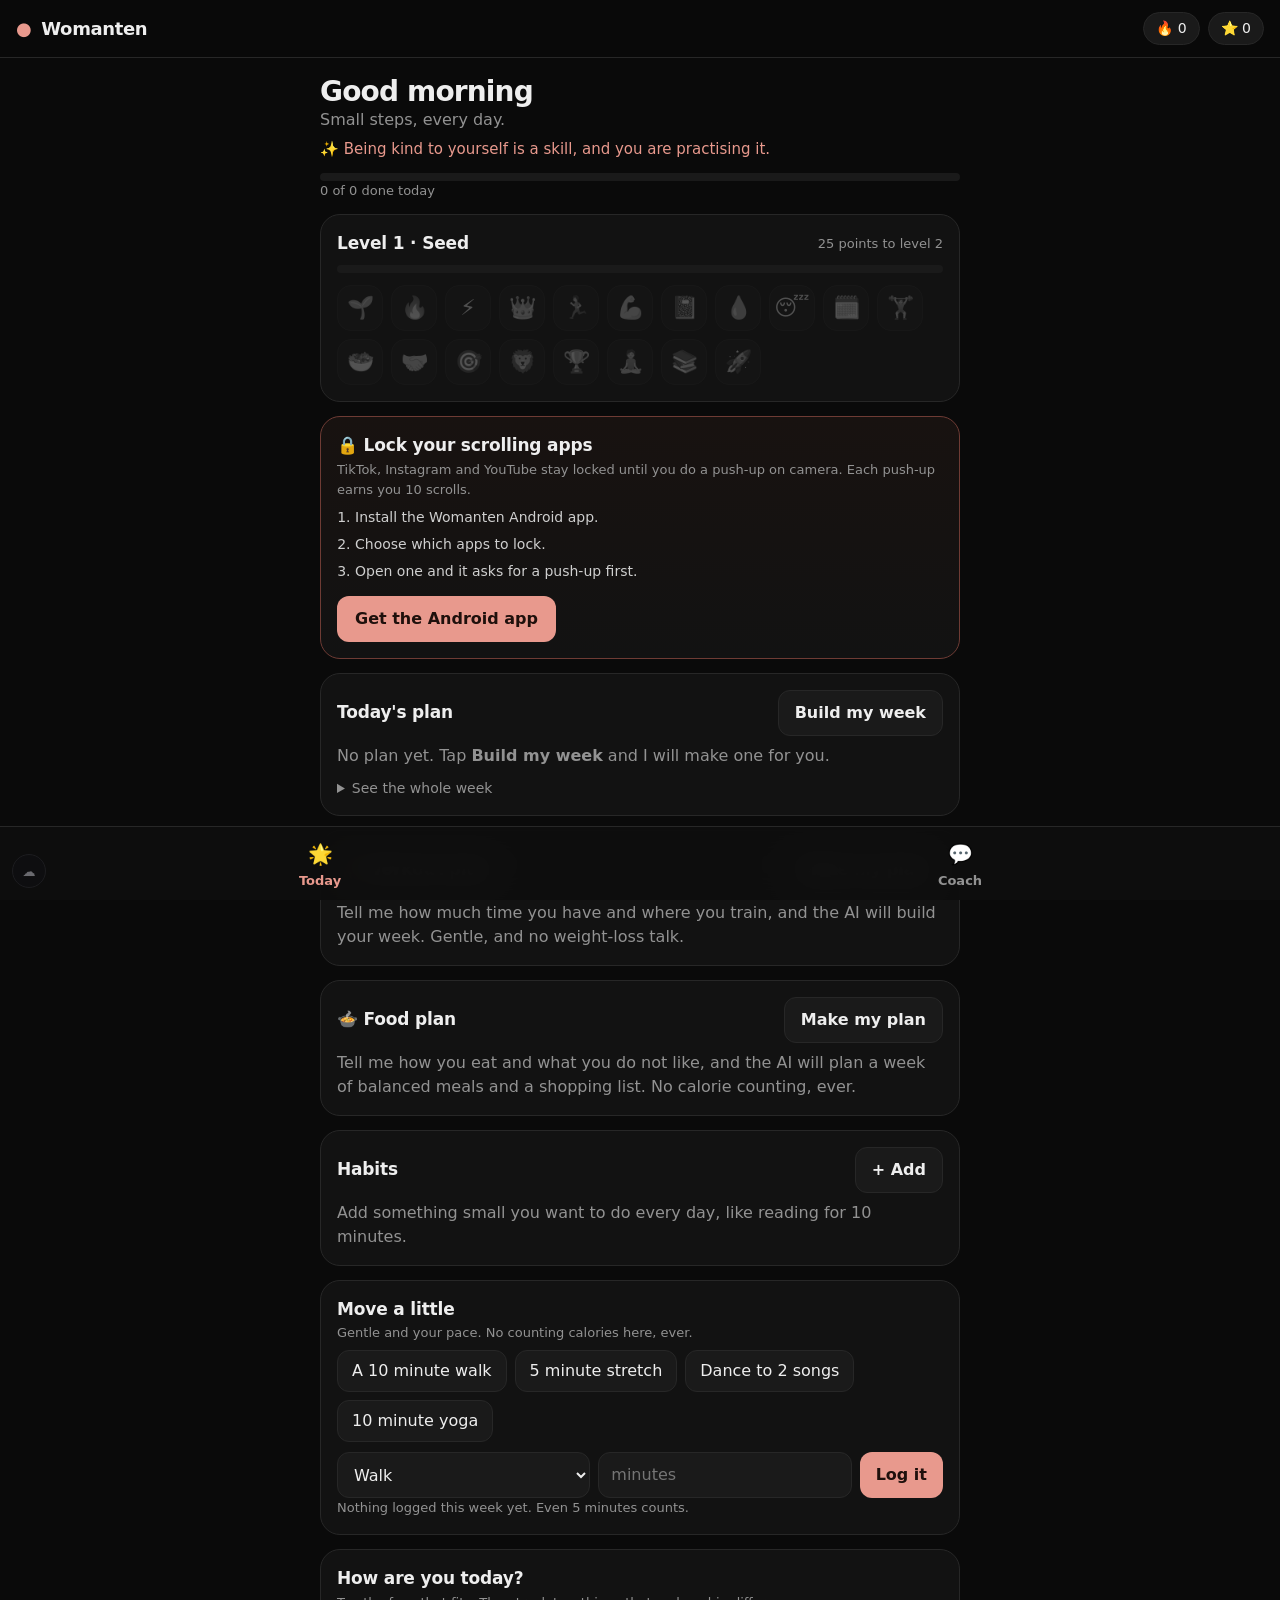
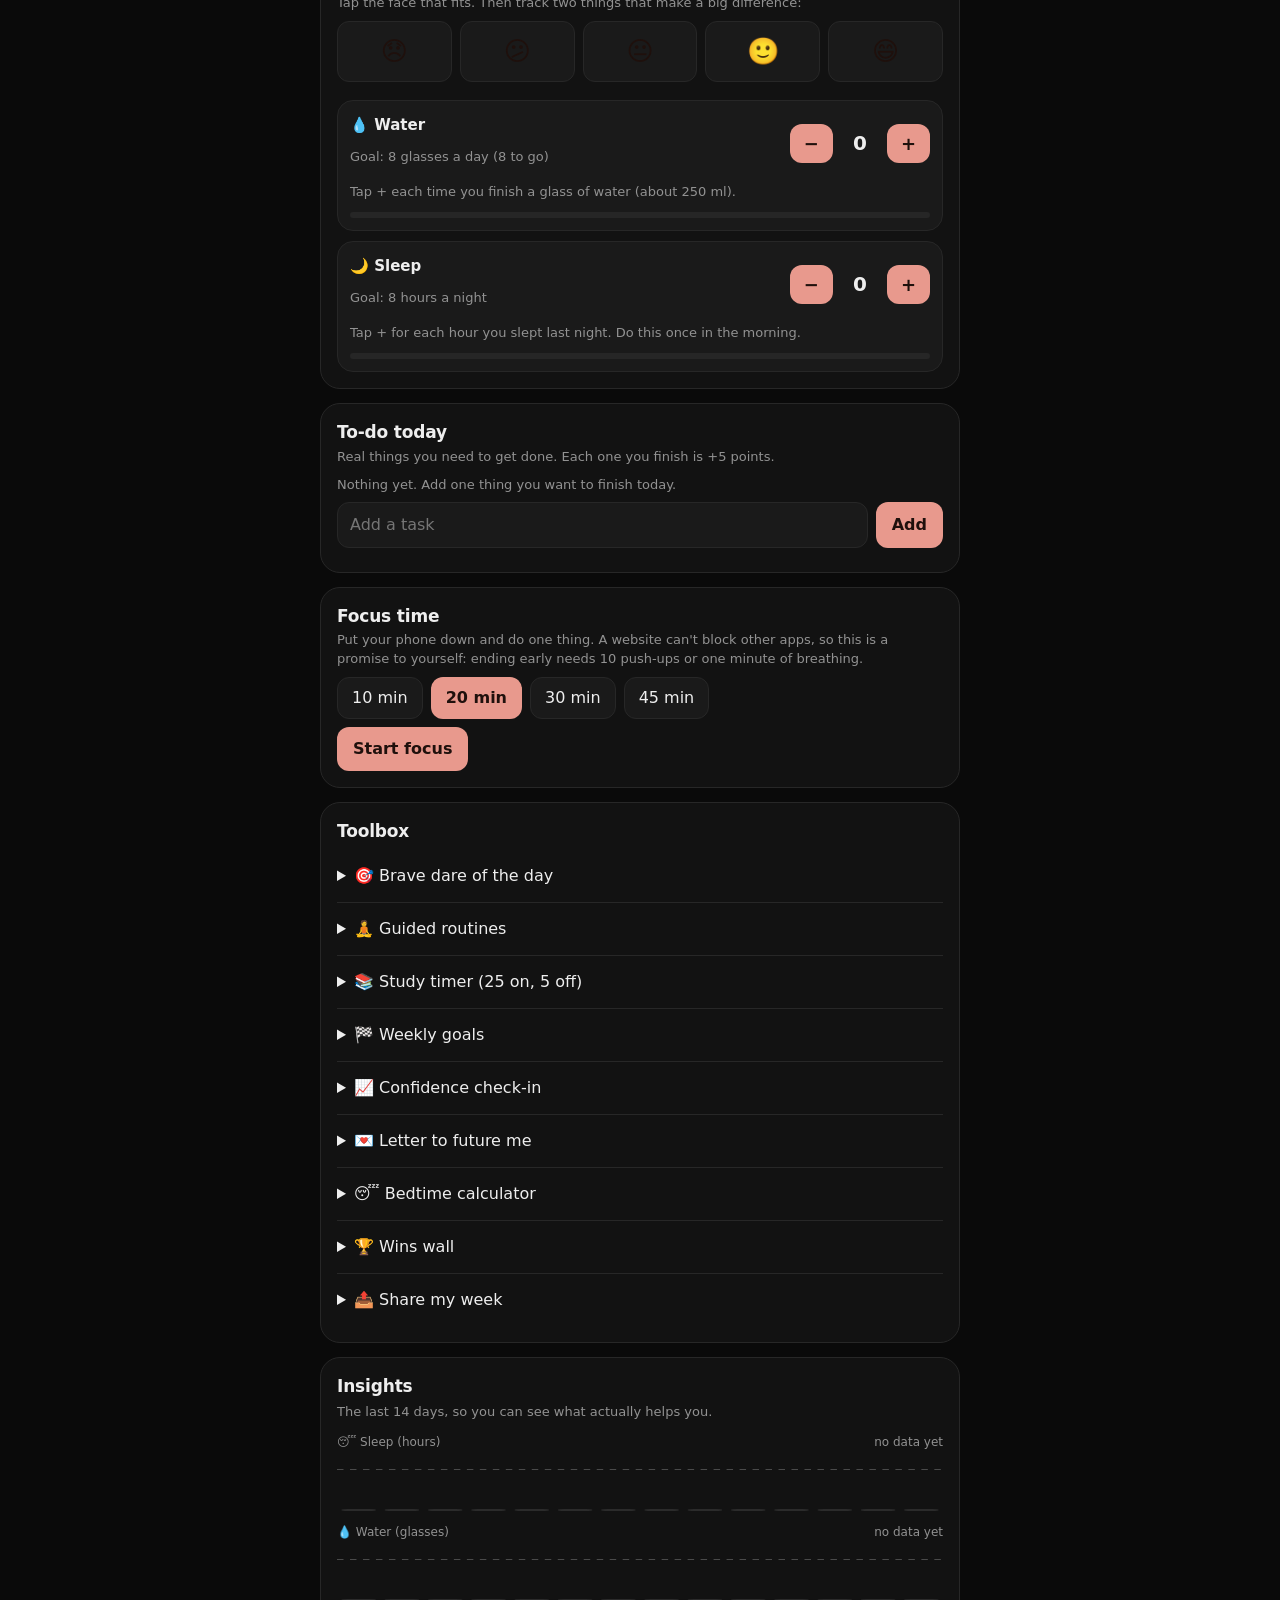
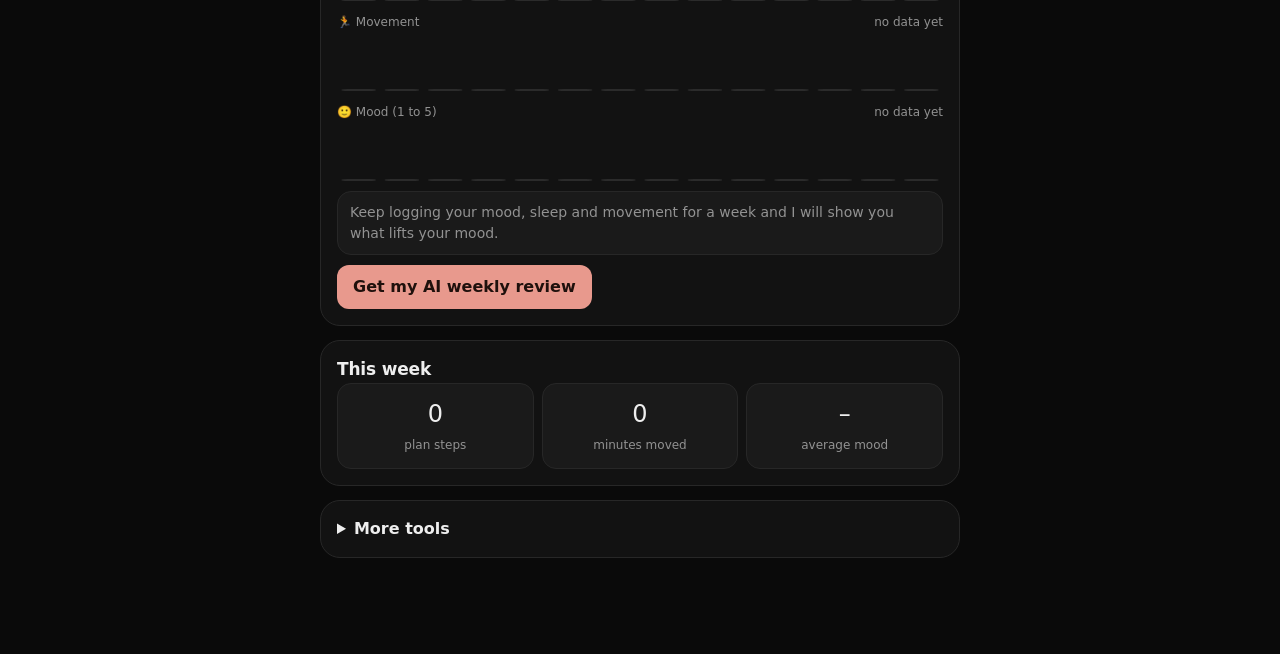
==== commit 93ff09f3: "Womanten: website landing page at /, app at /app, confidence tracker, time capsule, meal check-offs," ====
--- a/templates/index.html
+++ b/templates/index.html
@@ -19,6 +19,7 @@
 <main id="app" class="wrap">
   <section id="tab-today" class="tab on">
     <div class="hello"><h1 id="hello">Hello</h1><p id="sub" class="muted">Small steps, every day.</p><p id="affirm" class="affirm"></p></div>
+    <div id="saver" class="saver" hidden></div>
     <div class="bar"><div id="barfill"></div></div>
     <p class="muted tiny" id="barlabel"></p>
 
@@ -108,6 +109,9 @@
       <details id="tRoutine"><summary>🧘 Guided routines</summary><div id="routBody"></div></details>
       <details id="tStudy"><summary>📚 Study timer (25 on, 5 off)</summary><div id="studyBody"></div></details>
       <details id="tGoals"><summary>🏁 Weekly goals</summary><div id="goalBody"></div></details>
+      <details id="tConf"><summary>📈 Confidence check-in</summary><div id="confBody"></div></details>
+      <details id="tCap"><summary>💌 Letter to future me</summary><div id="capBody"></div></details>
+      <details id="tSleep"><summary>😴 Bedtime calculator</summary><div id="bedBody"></div></details>
       <details id="tWins"><summary>🏆 Wins wall</summary><div id="winBody"></div></details>
       <details id="tShare"><summary>📤 Share my week</summary><div id="shareBody"></div></details>
     </div>
--- a/static/app.css
+++ b/static/app.css
@@ -95,3 +95,8 @@
 .pcard { padding: 8px 12px; border-radius: 14px; margin-top: 6px; font-size: 14px; } .pcard.tip { background: #1b1613; border: 1px solid var(--rose2); color: #e9c9c3; font-size: 13px; }
 .sharebox { white-space: pre-wrap; background: var(--card2); border: 1px solid var(--line); border-radius: 14px; padding: 12px; font-size: 14px; }
 .moodtags .on { background: var(--rose2); }
+
+.saver { margin: 8px 0; padding: 12px 14px; border-radius: 14px; background: #1b1411; border: 1px solid var(--rose2); font-size: 14px; } .saver b { color: var(--rose); }
+input[type=range] { width: 100%; accent-color: var(--rose); padding: 0; } .conf { text-align: center; } .conf .big { font-size: 38px; font-weight: 300; }
+.cap { padding: 10px 0; border-top: 1px solid var(--line); font-size: 14px; } .cap small { color: var(--muted); display: block; }
+.meal .tick { width: 24px; height: 24px; font-size: 13px; margin-left: auto; flex: none; }
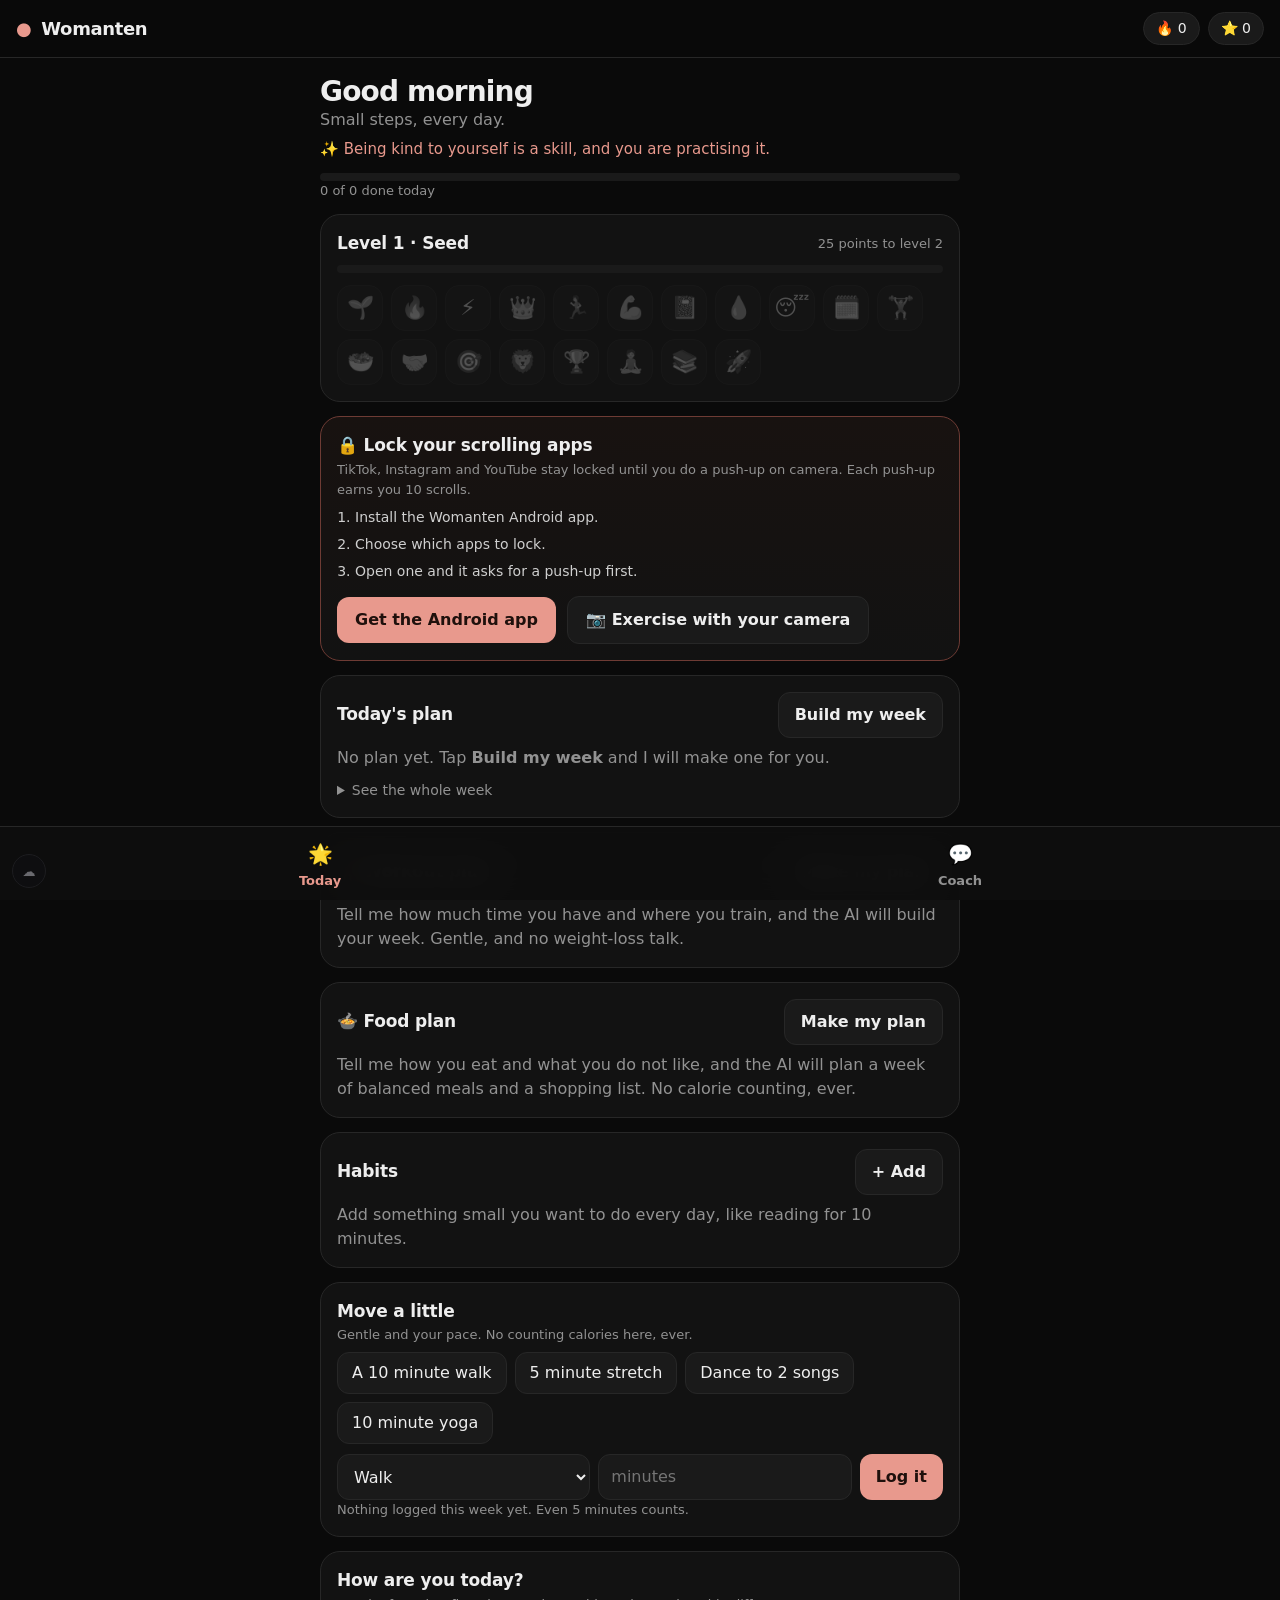
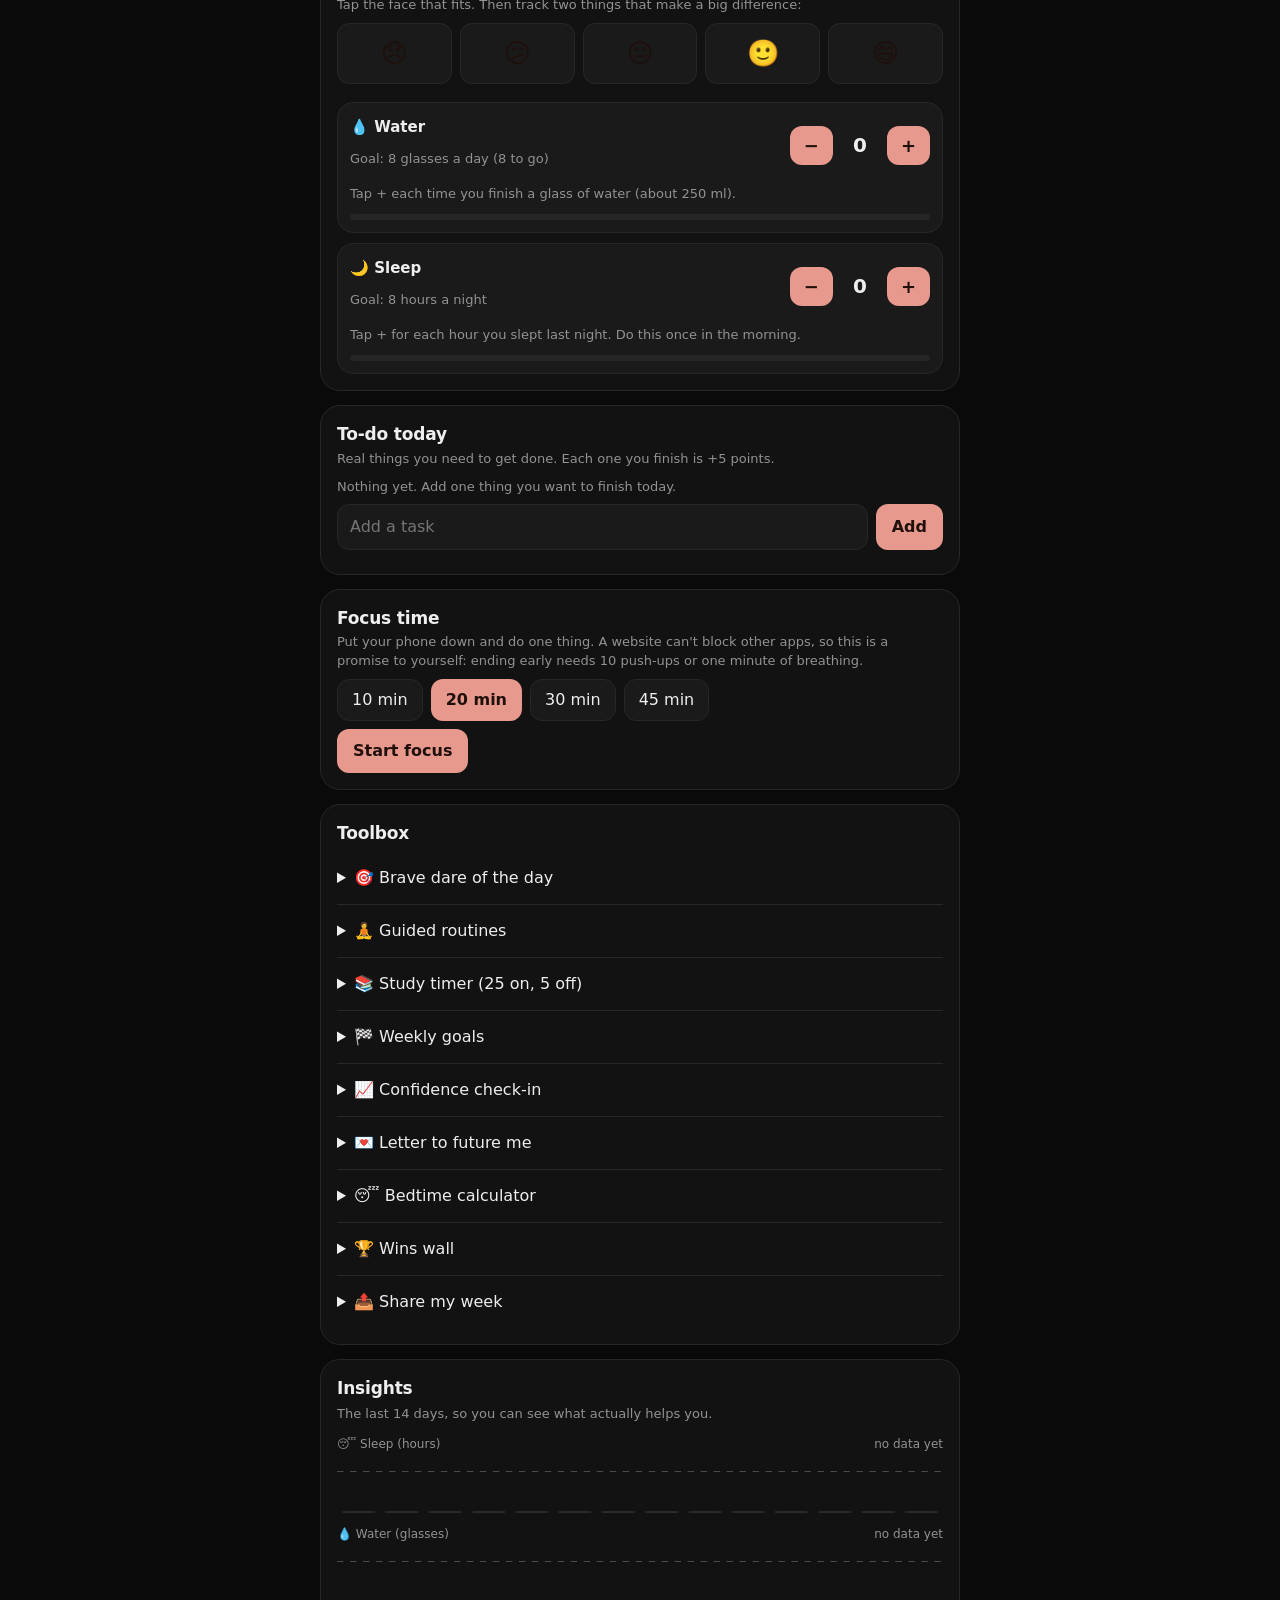
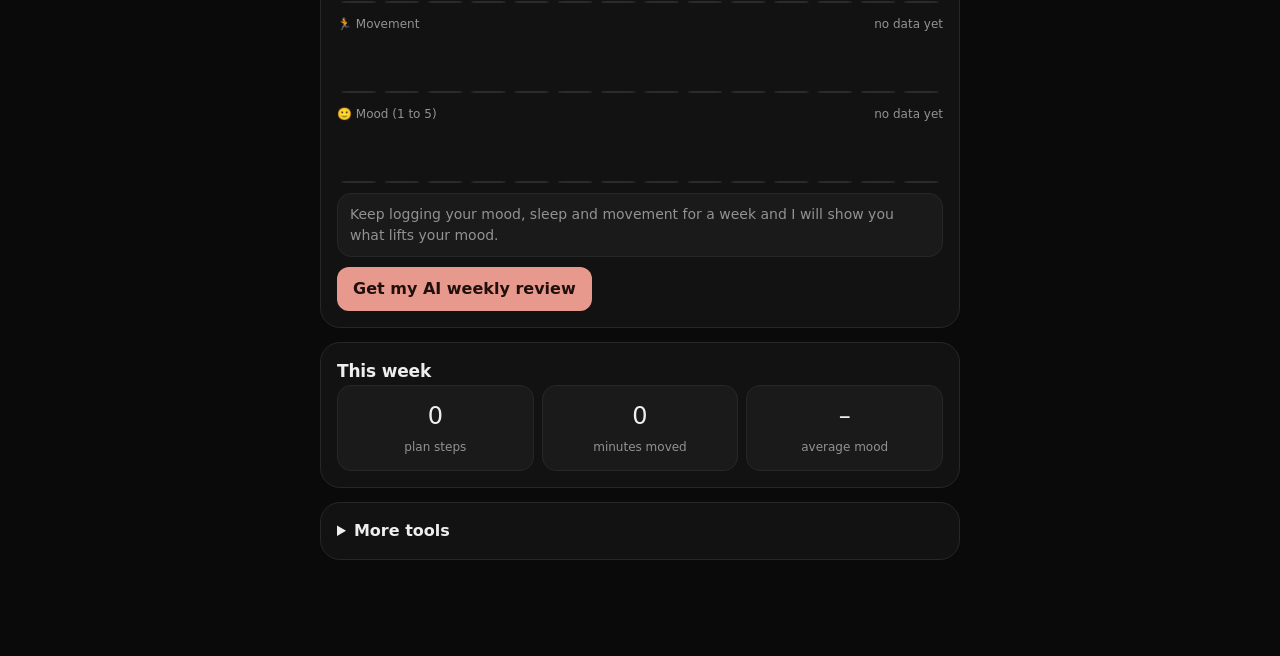
==== commit 0382ca4c: "Womanten for Windows: native app window (WebView2) with a distraction lock earned by webcam reps, fo" ====
--- a/templates/index.html
+++ b/templates/index.html
@@ -36,6 +36,7 @@
       <div id="lockWeb">
         <ol class="steps"><li>Install the Womanten Android app.</li><li>Choose which apps to lock.</li><li>Open one and it asks for a push-up first.</li></ol>
         <a class="btnlink" href="/download">Get the Android app</a>
+        <a class="btnlink" style="background:var(--card2);color:var(--ink);border:1px solid var(--line);margin-left:6px" href="/reps">&#128247; Exercise with your camera</a>
       </div>
       <div id="lockApp" hidden>
         <div class="big" id="lockScrolls">0 scrolls left</div>
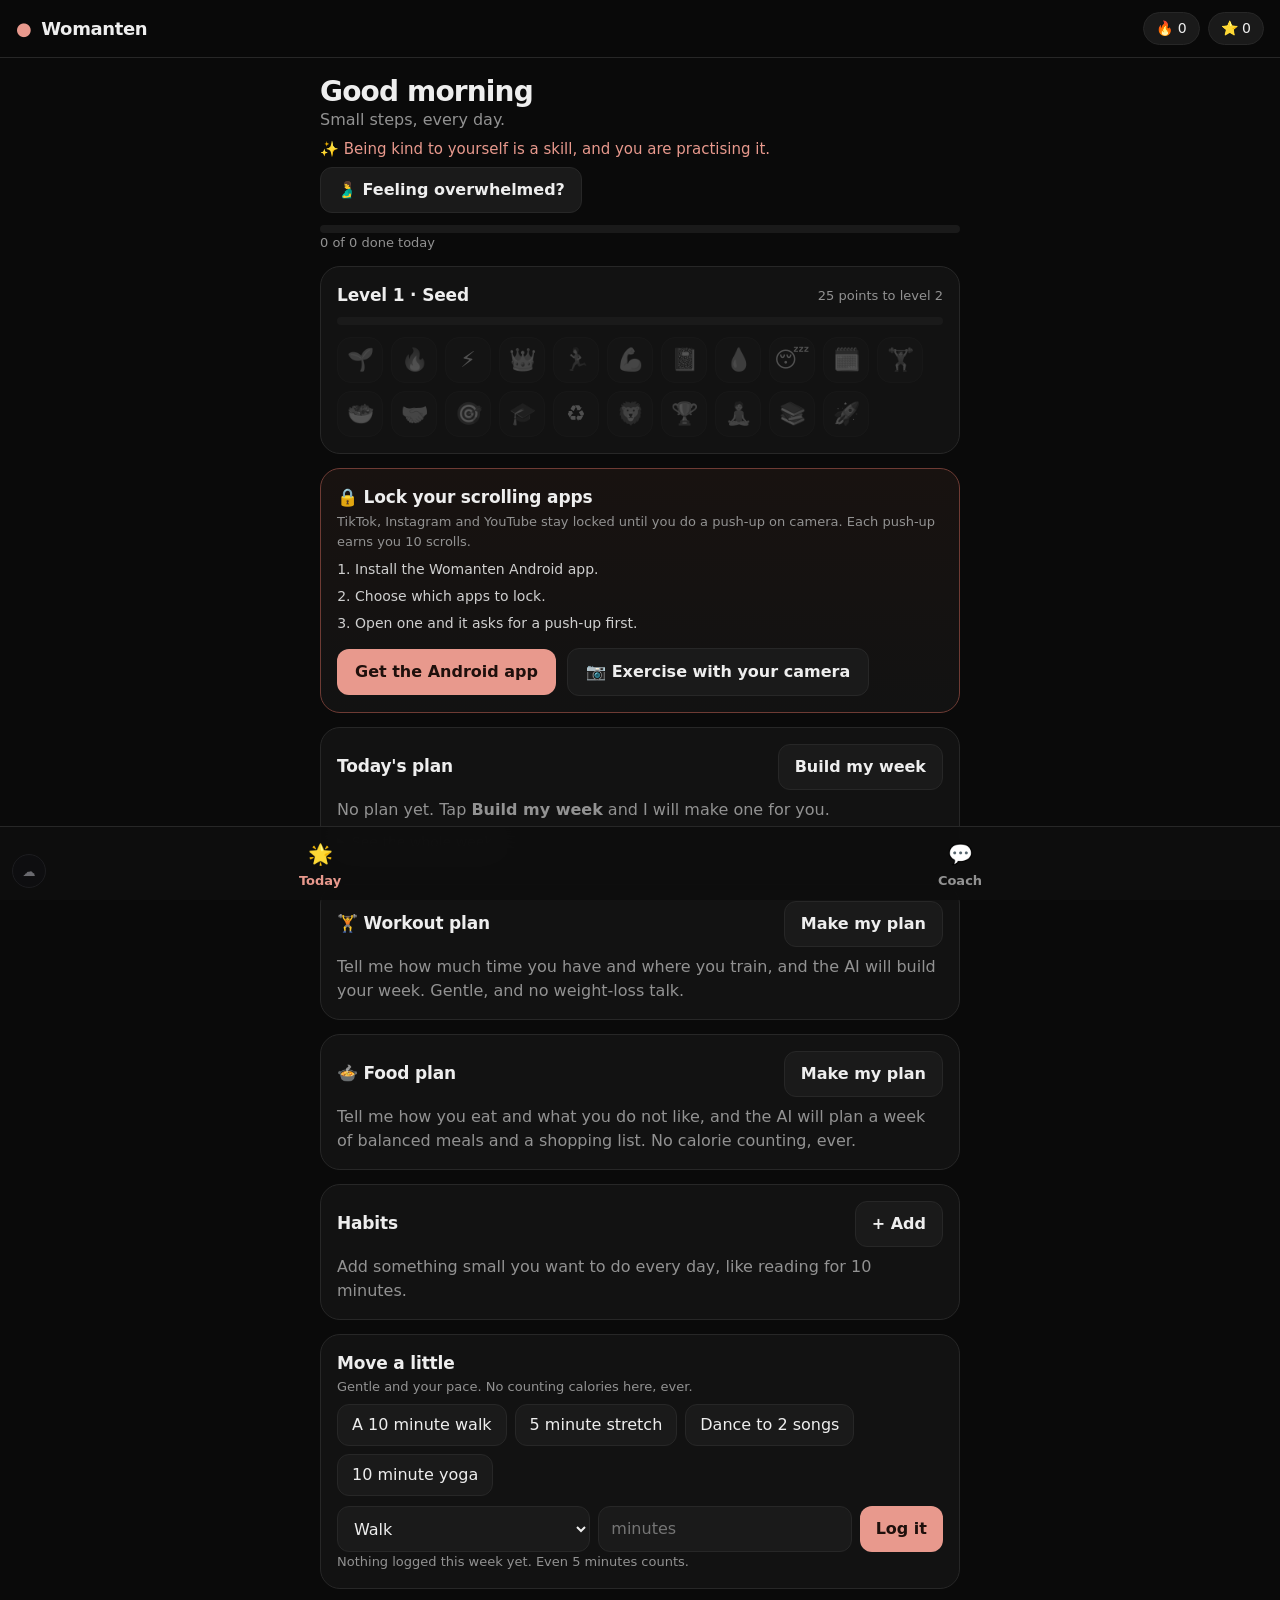
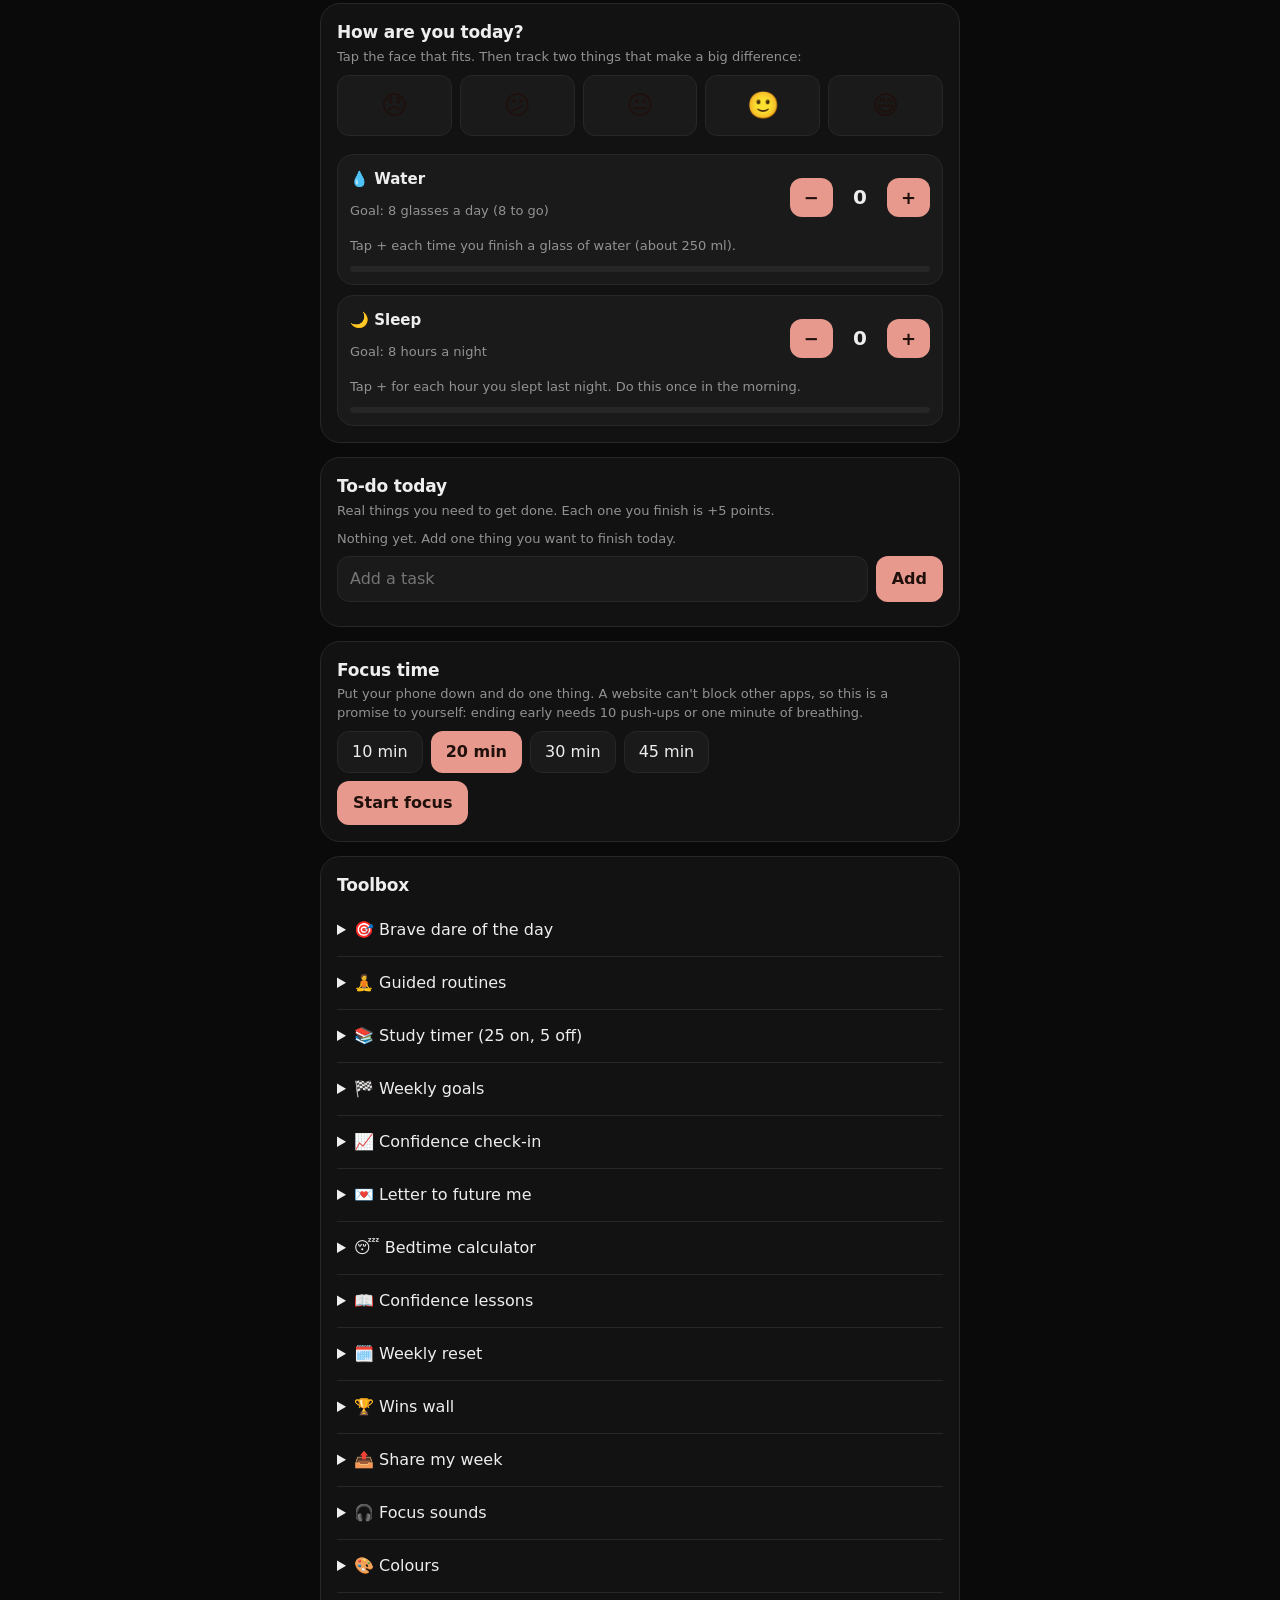
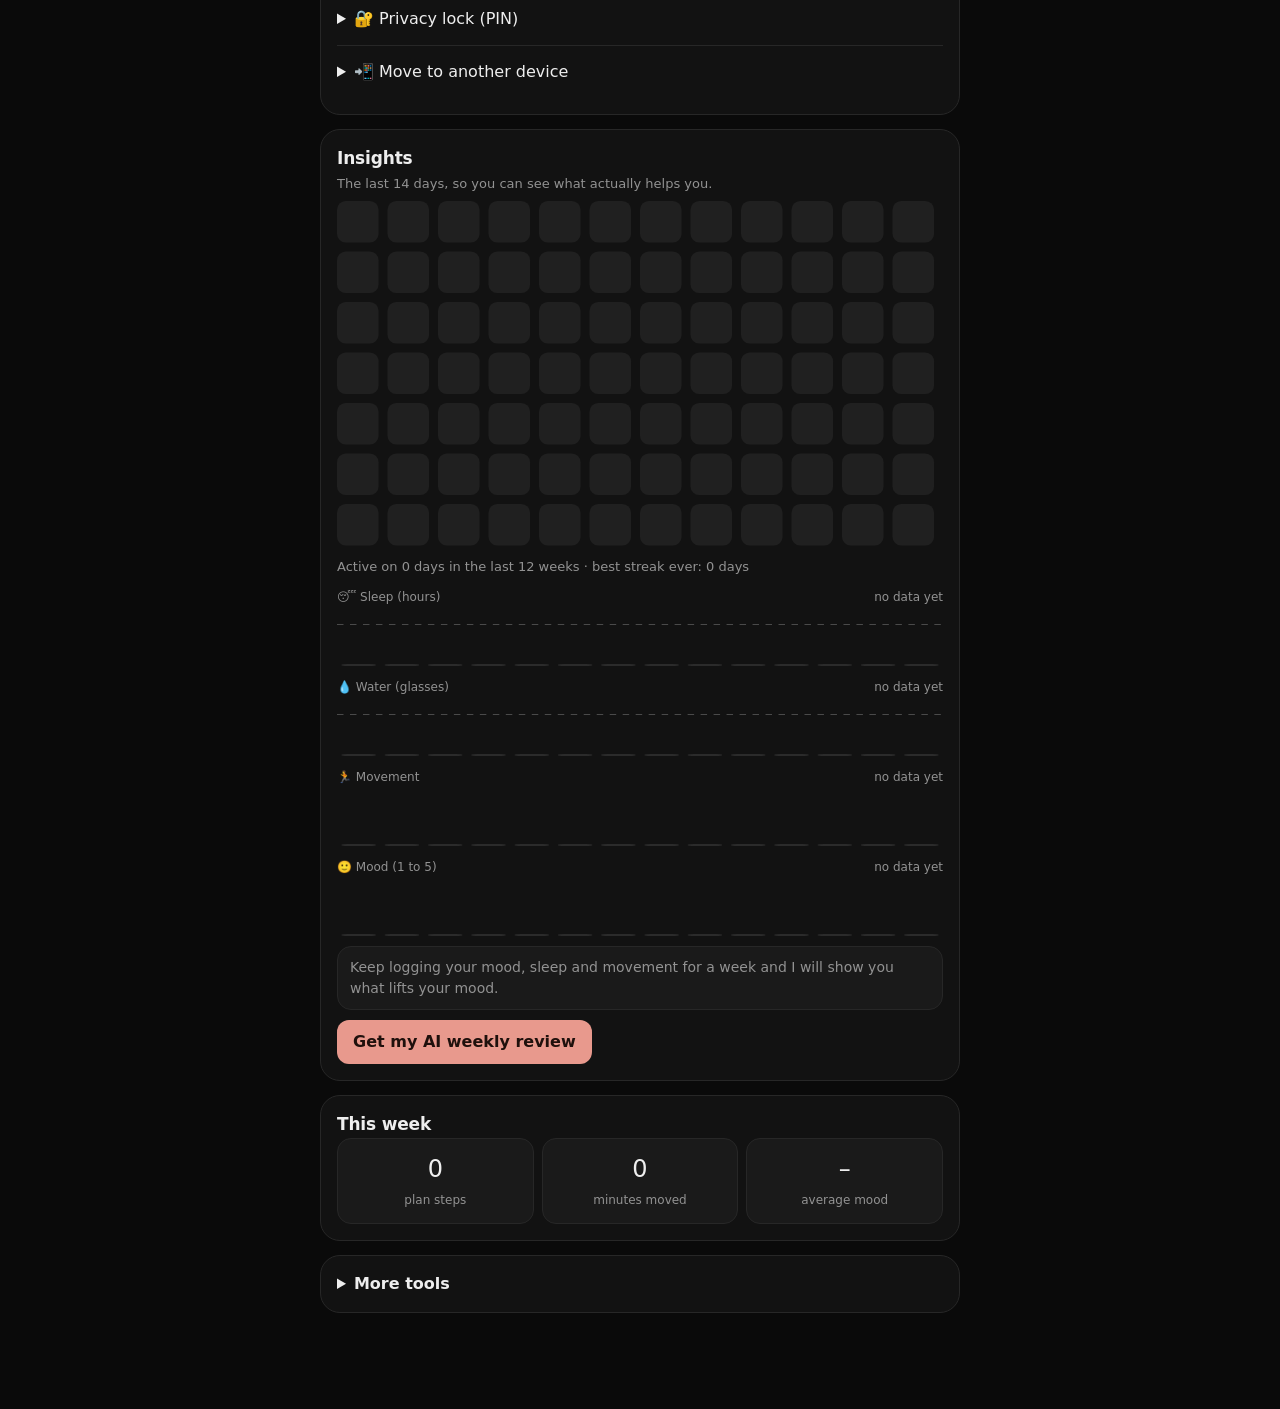
==== commit 4d122c1c: "Womanten: lessons, weekly reset, guided workout player, AI recipe helper, shopping list tools, heatm" ====
--- a/templates/index.html
+++ b/templates/index.html
@@ -11,6 +11,13 @@
 <link rel="stylesheet" href="/static/app.css">
 </head>
 <body>
+<div id="pinGate" class="pingate" hidden><div class="panel">
+  <h2>&#128274; Womanten is locked</h2>
+  <p class="muted tiny" id="pinMsg">Enter your PIN to open.</p>
+  <input id="pinIn" type="password" inputmode="numeric" maxlength="6" autocomplete="off" placeholder="PIN">
+  <button id="pinGo">Unlock</button>
+  <button class="ghost" id="pinForgot">I forgot my PIN</button>
+</div></div>
 <header class="top">
   <div class="brand"><i>&#9679;</i> Womanten</div>
   <div class="chips"><span class="chip" id="streak" title="Days in a row">&#128293; 0</span><span class="chip" id="points" title="Points">&#11088; 0</span></div>
@@ -18,7 +25,7 @@
 
 <main id="app" class="wrap">
   <section id="tab-today" class="tab on">
-    <div class="hello"><h1 id="hello">Hello</h1><p id="sub" class="muted">Small steps, every day.</p><p id="affirm" class="affirm"></p></div>
+    <div class="hello"><h1 id="hello">Hello</h1><p id="sub" class="muted">Small steps, every day.</p><p id="affirm" class="affirm"></p><p id="memory" class="muted tiny"></p><button class="ghost" id="overBtn" style="margin-top:6px">&#129731; Feeling overwhelmed?</button></div>
     <div id="saver" class="saver" hidden></div>
     <div class="bar"><div id="barfill"></div></div>
     <p class="muted tiny" id="barlabel"></p>
@@ -113,13 +120,20 @@
       <details id="tConf"><summary>📈 Confidence check-in</summary><div id="confBody"></div></details>
       <details id="tCap"><summary>💌 Letter to future me</summary><div id="capBody"></div></details>
       <details id="tSleep"><summary>😴 Bedtime calculator</summary><div id="bedBody"></div></details>
+      <details id="tLessons"><summary>📖 Confidence lessons</summary><div id="lessonBody"></div></details>
+      <details id="tReset"><summary>🗓️ Weekly reset</summary><div id="resetBody"></div></details>
       <details id="tWins"><summary>🏆 Wins wall</summary><div id="winBody"></div></details>
       <details id="tShare"><summary>📤 Share my week</summary><div id="shareBody"></div></details>
+      <details id="tSound"><summary>🎧 Focus sounds</summary><div id="soundBody"></div></details>
+      <details id="tLook"><summary>🎨 Colours</summary><div id="lookBody"></div></details>
+      <details id="tPin"><summary>🔐 Privacy lock (PIN)</summary><div id="pinBody"></div></details>
+      <details id="tMove"><summary>📲 Move to another device</summary><div id="moveBody"></div></details>
     </div>
 
     <div class="card" id="insightCard">
       <h2>Insights</h2>
       <p class="hint">The last 14 days, so you can see what actually helps you.</p>
+      <div id="heat"></div>
       <div id="charts"></div>
       <div id="patterns"></div>
       <div class="row2"><button id="revGo">Get my AI weekly review</button></div>
@@ -142,6 +156,7 @@
 
       <h2 style="margin-top:22px">Breathe</h2>
       <p class="hint">Four slow breaths to calm down. In for 4, hold 4, out for 4, hold 4.</p>
+      <div class="row2" style="justify-content:center"><select id="bPat" style="max-width:260px"><option value="box">Box breathing (4-4-4-4)</option><option value="478">Relax (4-7-8)</option><option value="calm">Calm (5 in, 5 out)</option></select></div>
       <div class="breathe"><div class="circle" id="circle"></div><div id="bLabel" class="muted">Ready when you are</div><div class="pills" style="justify-content:center"><button id="bGo">Start breathing</button></div></div>
 
       <h2 style="margin-top:22px">Back up your data</h2>
--- a/static/app.css
+++ b/static/app.css
@@ -100,3 +100,15 @@
 input[type=range] { width: 100%; accent-color: var(--rose); padding: 0; } .conf { text-align: center; } .conf .big { font-size: 38px; font-weight: 300; }
 .cap { padding: 10px 0; border-top: 1px solid var(--line); font-size: 14px; } .cap small { color: var(--muted); display: block; }
 .meal .tick { width: 24px; height: 24px; font-size: 13px; margin-left: auto; flex: none; }
+
+.pingate { position: fixed; inset: 0; z-index: 2000; background: #0a0a0a; display: grid; place-items: center; padding: 20px; } .pingate[hidden] { display: none; }
+.pingate .panel { width: min(340px, 100%); } .pingate input { text-align: center; font-size: 24px; letter-spacing: .4em; }
+.heat { display: block; margin: 6px 0 2px; width: 100%; height: auto; } .heat rect { fill: #202020; } .heat rect.l1 { fill: var(--rose); opacity: .3; } .heat rect.l2 { fill: var(--rose); opacity: .6; } .heat rect.l3 { fill: var(--rose); opacity: 1; }
+.lesson { padding: 10px 0; border-top: 1px solid var(--line); display: flex; align-items: center; gap: 10px; cursor: pointer; } .lesson:first-of-type { border-top: 0; } .lesson .t { flex: 1; } .lesson small { color: var(--muted); display: block; }
+.lbody p { margin: 10px 0; font-size: 15px; color: #d4d4d4; } .lbody .try { background: #1b1613; border: 1px solid var(--rose2); border-radius: 14px; padding: 12px; margin: 12px 0; font-size: 14px; }
+.swatches { display: flex; gap: 10px; flex-wrap: wrap; margin: 8px 0; } .sw { width: 38px; height: 38px; border-radius: 50%; border: 3px solid transparent; padding: 0; } .sw.on { border-color: #fff; }
+textarea.code { font-family: ui-monospace, monospace; font-size: 11px; min-height: 90px; word-break: break-all; }
+.recipe h3 { font-size: 14px; margin: 12px 0 4px; color: var(--rose); } .recipe li { margin: 4px 0 4px 18px; font-size: 14px; } .recipe .meta { color: var(--muted); font-size: 13px; }
+.meal .rb { background: transparent; border: 0; padding: 0 6px; font-size: 16px; color: var(--muted); }
+.player { text-align: center; } .player .big { font-size: 56px; font-weight: 300; font-variant-numeric: tabular-nums; } .player .nm { font-size: 22px; margin: 8px 0 2px; } .player .set { color: var(--rose); font-size: 14px; }
+.ground { font-size: 20px; line-height: 1.4; margin: 12px 0; min-height: 70px; } .ground .n { font-size: 54px; font-weight: 300; color: var(--rose); display: block; }
